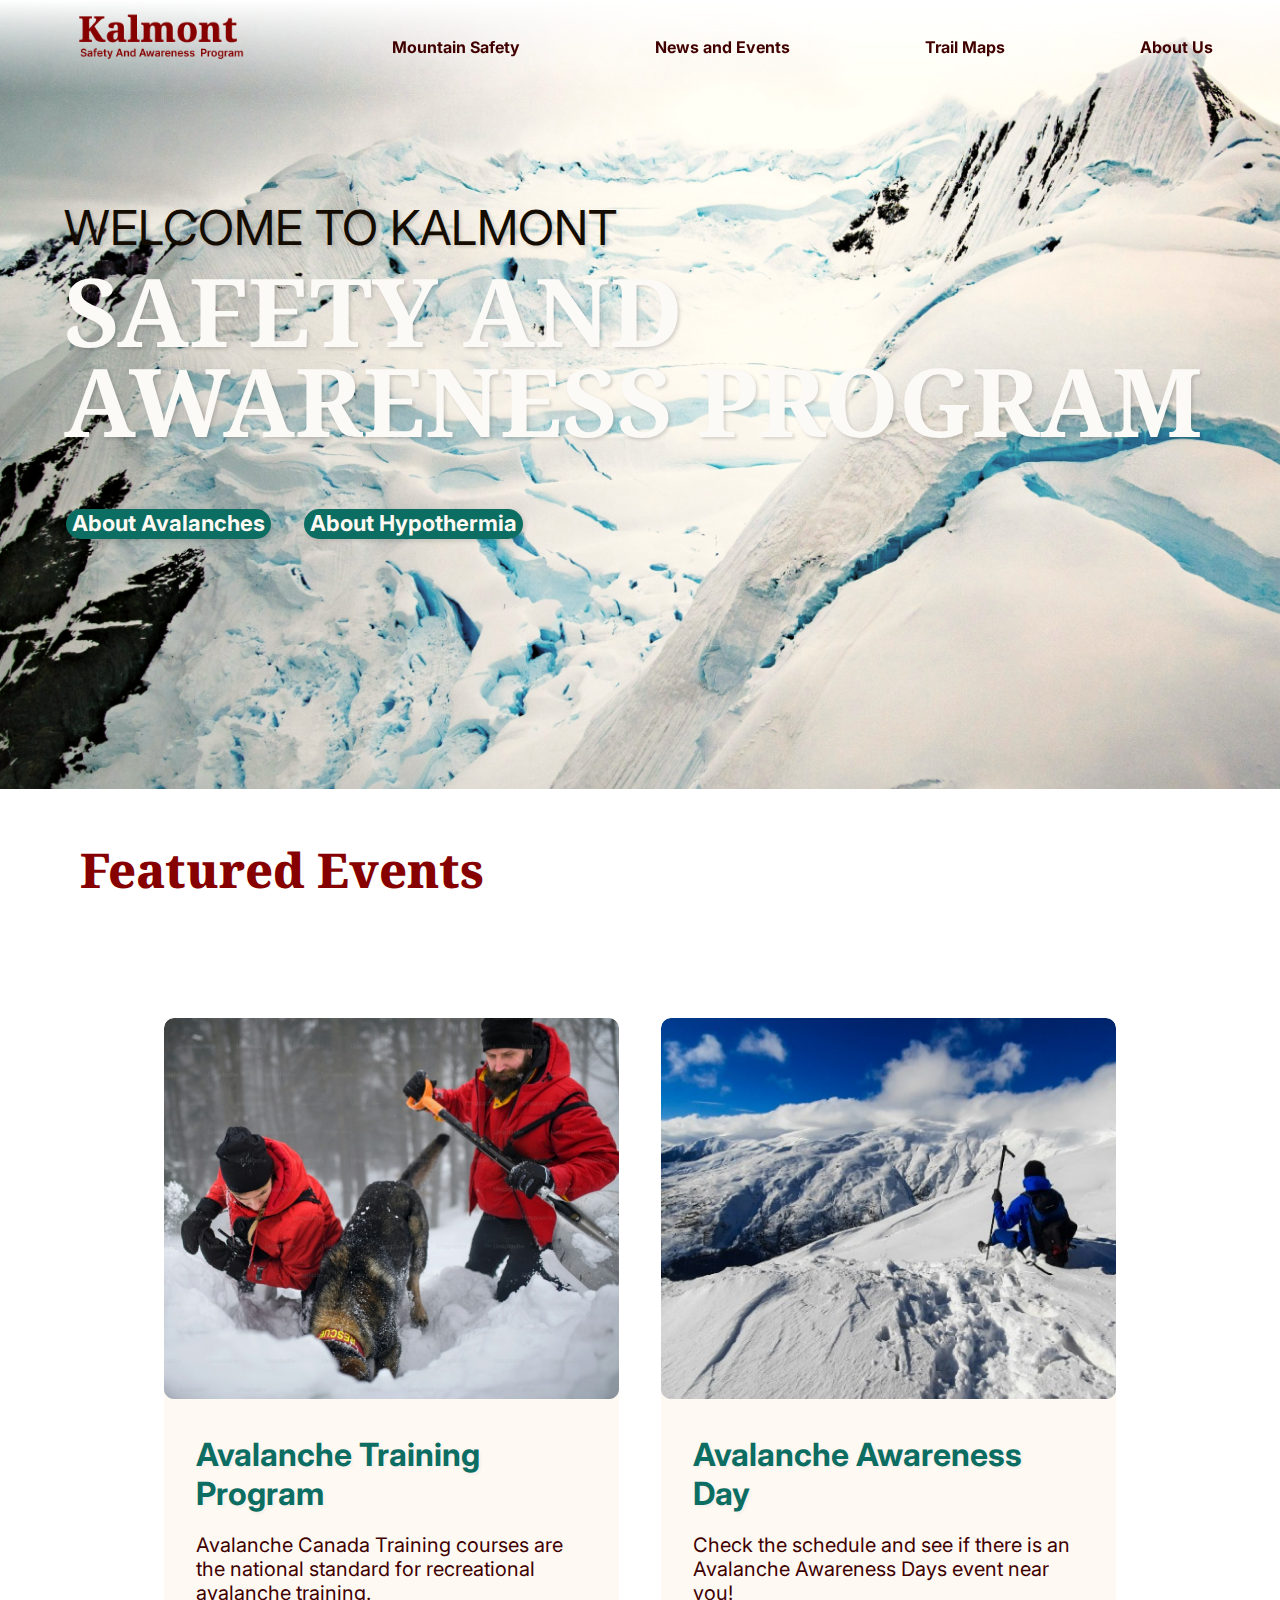
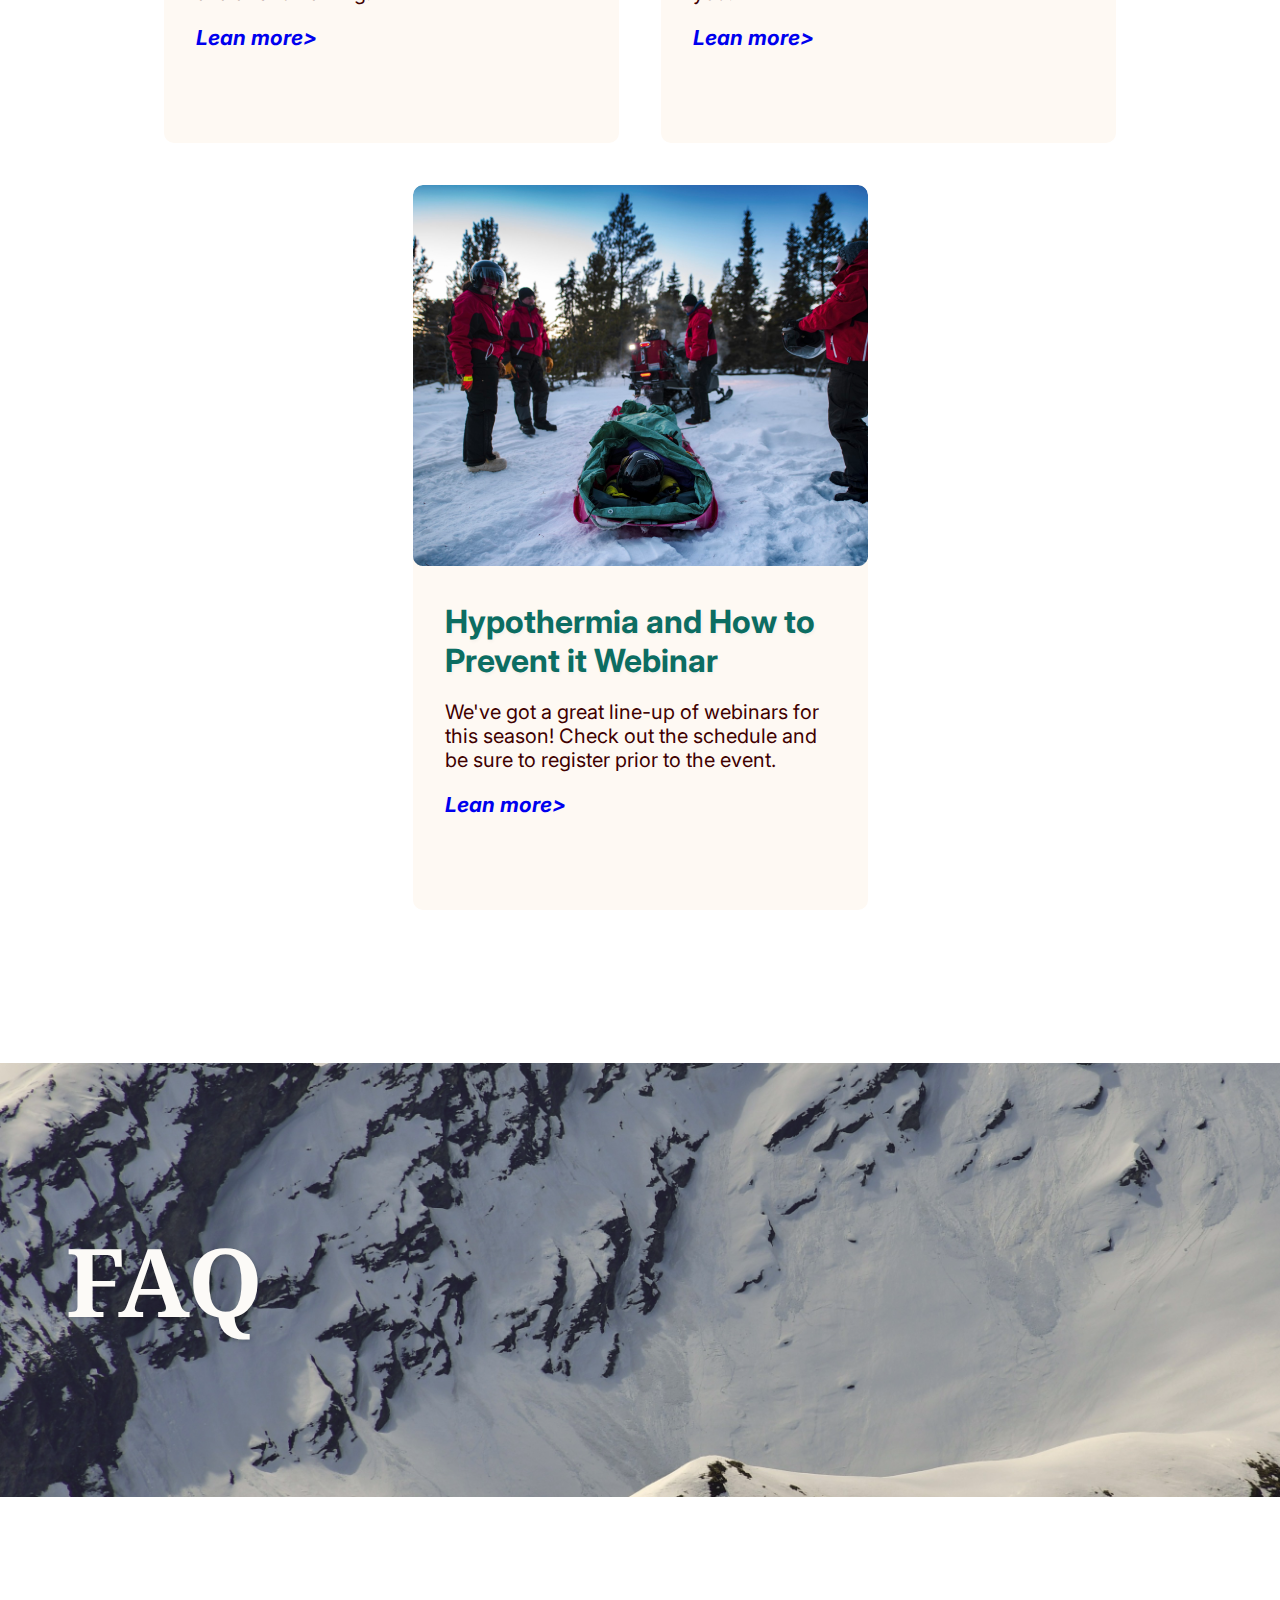
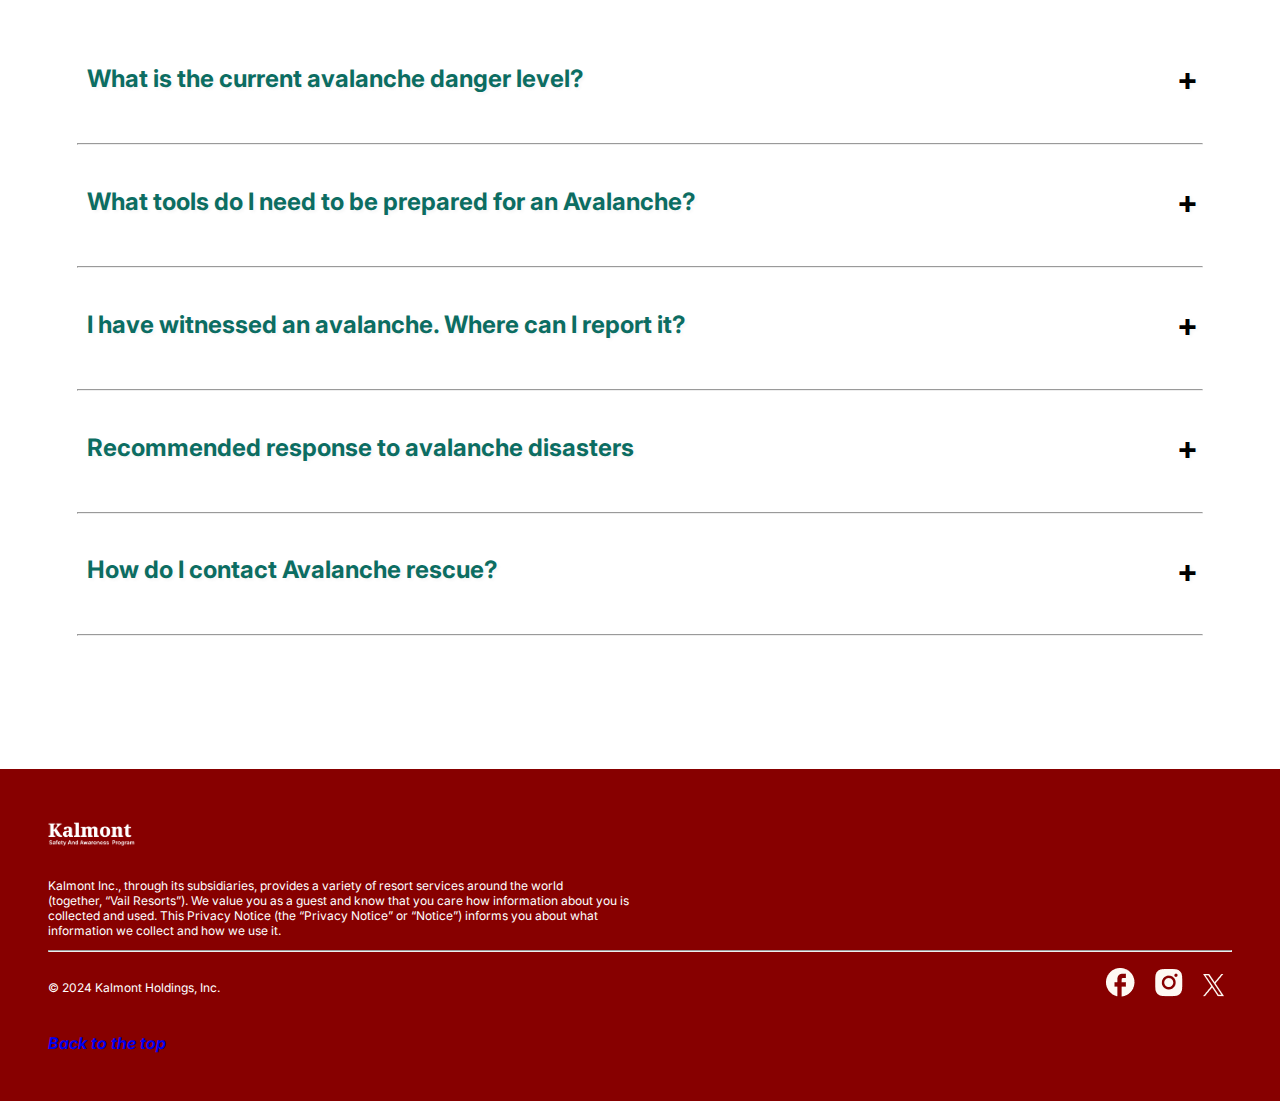
==== index.html @ 4d6b753f "Update index.html" ====
<!doctype html>

<html lang="en">
<head>
	<meta charset="utf-8">
	<title>Kalmont Mountain Rescue</title>
	<link rel="stylesheet" href="css/style.css">
	
	<link rel="preconnect" href="https://fonts.googleapis.com">
	<link rel="preconnect" href="https://fonts.gstatic.com" crossorigin>
	<link href="https://fonts.googleapis.com/css2?family=Inter:wght@100..900&display=swap" rel="stylesheet">
	
	<!-- google fonts inter-->
	<link rel="preconnect" href="https://fonts.googleapis.com">
	<link rel="preconnect" href="https://fonts.gstatic.com" crossorigin>
	<link
	href="https://fonts.googleapis.com/css2?family=Inter:wght@100..900&display=swap"
	rel="stylesheet">
	
	<!-- google fonts Noto Serif-->
	<link rel="preconnect" href="https://fonts.googleapis.com">
	<link rel="preconnect" href="https://fonts.gstatic.com" crossorigin>
	<link
	href="https://fonts.googleapis.com/css2?family=Inter:wght@100..900&family=Noto+Serif:ital,wght@0,100..900;1,100..900&display=swap"
	rel="stylesheet">
	
</head> <!-- end of head. Head is the brain of the website. Body is what we see. Source:James-->

<body>
	
	<nav class="navbar">
		<a href="index.html"><img class="logo" src="img/logo.png" alt="Websitelogo" width="189" height="66"></a>
		<a href="mountain-safety.html">Mountain Safety</a>
		<a href="news_events.html">News and Events</a>
		<a href="trail-map.html">Trail Maps </a>
		<a href="about-us.html">About Us </a>
	</nav> <!-- end of navigation -->
	
	
	<div class="hero">
		
		<h3 class="About-3">WELCOME TO KALMONT</h3>
		<h1>SAFETY AND AWARENESS PROGRAM</h1>
		
		<div class="Bttn">
			
			<button class="button" type="button" onclick= location.href="https://en.wikipedia.org/wiki/Avalanche">About Avalanches</button>
			<button class="button" type="button" onclick= location.href="https://en.wikipedia.org/wiki/Hypothermia">About Hypothermia</button>
			
			<!--source: https://www.youtube.com/watch?v=5kb_gvZJeoU&ab_channel=dcode -->

		</div>
	</div>
	
	
	
	
	
	<section class="events">
		<h2>Featured Events</h2>
		
		<div class="card-container">
			
			
			<div class="card">
				
				<img src="img/Rectangle-4.png" alt="Ski rescue team digging in the snow with the help of a dog">
				<div class="card-content">
					<h4 class="content">Avalanche Training Program</h4>
					<p>Avalanche Canada Training courses are the national standard for recreational avalanche training.</p>
					<a href="https://en.wikipedia.org/wiki/Avalanche" class="btn">Lean more></a>
				</div>
				
			</div>
			
			<div class="card">
				
				<img src="img/Rectangle-5.png" alt="A skier on sittin at the top of a mountain looking out across the mountain range">
				<div class="card-content">
					<h4 class="content">Avalanche Awareness Day</h4>
					<p>Check the schedule and see if there is an Avalanche Awareness Days event near you!</p>
					<a href="https://en.wikipedia.org/wiki/Avalanche" class="btn">Lean more></a>
				</div>
				
			</div>
			
			<div class="card">
				
				<img src="img/Rectangle-6.png" alt="A mountain rescue team standing over a stretcher with a injured skier laying on it">
				<div class="card-content">
					<h4 class="content">Hypothermia and How to Prevent it Webinar</h4>
					<p>We've got a great line-up of webinars for this season! Check out the schedule and be sure to register prior to the event.</p>
					<a href="https://en.wikipedia.org/wiki/Hypothermia" class="btn">Lean more></a>
				</div>
				
			</div>	
			
		</div>	
					<!-- source: https://www.youtube.com/watch?v=qXRYMdvq_Dc&t=361s&ab_channel=CemEygiMedia -->
	</section>  
	
	
	
	
	
	<section class="Q&A">
		<div class="QandA">
			<h1 class="Q">FAQ</h1>
		</div>


		<div class="accordion-body">
			<div class="accordion">
				
				<div class="container"> 
					<h4 class="questions">What is the current avalanche danger level?</h4>
					<p class="answers">
						<a href="https://www.theweathernetwork.com/ca/weather/british-columbia/vancouver">Weather Report</a> to check current avalanche danger and forecast for the next day.
						<a href="https://avalanche.ca/glossary/terms/avalanche-danger-scale">Explanation of avalanche danger levels:</a> Implications and recommendations for transportation routes and settlements, and advice and recommendations for those engaging in backcountry and other off-piste activities.
					</p>
				</div>
				<hr>	
				
				
				<div class="container">
					<h4 class="questions">What tools do I need to be prepared for an Avalanche?</h4>
					<p class="answers"> To be prepared for an avalanche, you'll need essential tools including an avalanche transceiver (also known as a beacon) to locate buried victims, a probe for pinpointing their exact location under the snow, and a sturdy shovel for rapid excavation. Additionally, having knowledge of avalanche safety protocols, including recognizing avalanche terrain, understanding snowpack stability, and practicing effective rescue techniques, is crucial. It's also advisable to carry avalanche airbags for added protection and to mitigate burial depth in case of an avalanche. Regular training and practice with these tools and techniques are essential for staying safe in avalanche-prone areas. Additionally, always check local avalanche forecasts and weather conditions before venturing into the backcountry.
					</p>
				</div>	
				<hr>
				
				
				
				<div class="container">
					<h4 class="questions">I have witnessed an avalanche. Where can I report it?</h4>
					<p class="answers"> If you have witnessed an avalanche, it's crucial to report it to the relevant authorities immediately. Contact your local emergency services or search and rescue team, providing them with as much detail as possible about the location, size, and any potential victims involved. Additionally, if you're in a recreational area, inform park rangers or officials responsible for that area. Quick reporting can expedite rescue efforts and help prevent further accidents or injuries.
					</p>
				</div>	
				<hr>	
				
				
				
				<div class="container">
					<h4 class="questions">Recommended response to avalanche disasters</h4>
					<p class="answers"> In response to avalanche disasters, swift and coordinated actions are imperative to minimize casualties and mitigate further harm. Immediate priorities include deploying search and rescue teams equipped with specialized training and equipment to locate and extract victims trapped under snow. Concurrently, communication channels should be activated to warn and evacuate individuals in vulnerable areas while also providing timely updates to the public and coordinating with relevant authorities. Additionally, post-disaster measures should focus on conducting thorough assessments of the affected region to ensure the safety of remaining individuals and to initiate recovery efforts, including infrastructure repair and psychological support for survivors and affected communities. Collaborative efforts between government agencies, emergency responders, and local communities are essential for an effective response to avalanche disasters.
					</p>	
				</div>
				<hr>
				
				
				<div class="container">	
					<h4 class="questions">How do I contact Avalanche rescue?</h4>
					<p class="answers"> To contact Avalanche rescue, dial the emergency services number (911). Provide your location with coordinates if possible, the number of people involved, and any other relevant information such as injuries or equipment you have. If you're in a remote area without cellular service, activating a personal locator beacon (PLB) or satellite messenger device can also alert authorities to your situation and location. It's crucial to remain calm, conserve energy, and create air pockets if buried while awaiting rescue.
					</p>
				</div>	
				<hr>
				
			</div>
		</div>
		
	</section>
	
	
	<footer>
		<img class="logo" src="img/logo_footer.png" alt="Websitelogo" width="87" height="30" />
		<p class="footer-text">
		  Kalmont Inc., through its subsidiaries, provides a variety of resort
		  services around the world (together, “Vail Resorts”). We value you as a
		  guest and know that you care how information about you is collected and
		  used. This Privacy Notice (the “Privacy Notice” or “Notice”) informs you
		  about what information we collect and how we use it.
		</p>
		<hr>
		<div class="socialmedia">
		  <p class="footer-text"> © 2024 Kalmont Holdings, Inc.</p>
		  
		  <div class="social-media-logos">
			<a class="logos" href="https://www.facebook.com/avalanchecanada/"><img src="img/facebook.png" alt="Facebook Logo" width="29" height="29"/></a>
			<a class="logos" href="https://www.instagram.com/avalanchecanada/"><img src="img/instagram.png" alt="Instagram Logo" width="28" height="28"/></a>
			<a class="logos" href="https://twitter.com/avalancheca"><img src="img/x.png" alt="X Logo" width="21" height="23"/></a>
		  </div>
		</div>
		<a href="#top">Back to the top </a>
	  </footer>  <!-- end of #footer -->

	<script src="js/accordion.js" type="text/JavaScript"></script> <!-- java script from accordion. Learned in class -->
</body>
</html>
---- css/style.css ----
*{
	box-sizing: border-box; /* border-box tells the browser to account for any border and padding in the values you specify for an element's width and height. 
	If you set an element's width to 100 pixels, that 100 pixels will include any border or padding you added, and the content box will shrink to absorb that extra width. 
	https://developer.mozilla.org/en-US/docs/Web/API/ResizeObserverEntry/borderBoxSize */
}

/* ---- PARAGRAPH AND TITLES STYLES ---- */ 
body {
	margin: 0;
	background-color:#fff;
	box-sizing: border-box;
	font-family: "Inter", sans-serif;
	font-style: normal;
}

img{ 
	height:auto;
	max-width:100%;
	margin-bottom: 1rem;
}

.hero {
	background-color: #fff;
	background-image: url("..//img/background.png") ;
	padding-top: 9.375rem;
	padding-bottom: 15.625rem;
	background-size: cover;
}

p {
	font-size: 1.25rem;
	color: #400000;
}

a{
	text-decoration: none;
	text-decoration-color: #0BAA98;
	font-style: italic;
	font-weight: bold;
}

h5 {
	color: #870000;
	font-family: Inter, sans-serif;
	font-size: 1.5rem;
	font-style: normal;
	font-weight: bolder;
	line-height: normal;
	margin-bottom: 0;
	margin-right: 1.5rem;
	text-align: center;
}

h4 {
	color: #0C6D62;
	text-shadow: 0.111rem 0.111rem 0.221rem rgba(0, 0, 0, 0.042);
	font-family: Inter, sans-serif;
	font-size: 2rem;
	font-style: normal;
	font-weight: bolder;
	line-height: normal;
	margin-bottom: 0;
}

h3 {
	color: #140B01;
	text-shadow: 0.111rem 0.111rem 0.221rem rgba(0, 0, 0, 0.15);
	font-family: Inter, sans-serif;
	font-size: 3rem;
	font-style: normal;
	font-weight: 400;
	line-height: normal;
	margin-left: 4rem;
	margin-bottom: 0.5rem;
}

h2 {
	color: #870000;
	font-family: "Noto Serif";
	font-size: 3rem;
	font-style: normal;
	font-weight: 800;
	line-height: normal;
	margin-left: 2rem;
}

h1 {
	color: #FCFAF7;
	text-shadow: 0.111rem 0.111rem 0.221rem rgba(0, 0, 0, 0.15);
	font-family: "Noto Serif";
	font-size: 5.938rem;
	font-style: normal;
	font-weight: 700;
	line-height: 95%; 
	margin-left: 4rem;
	margin-top: 0.5rem;
	}

/* --------- HEADER --------- */ 

.Logo {
	float: left;
	width: 12.76rem;
	height: 3.425rem;
	flex-shrink: 0;
	margin-left: 4rem;
	margin-top: 40;
}

.navbar {
	display: flex;
	align-items: center;
	width: 100%;
	position: fixed;
	background-image: linear-gradient(white, transparent);
	margin: 0 auto;
	z-index: 100;
}



.navbar li{
	padding-top: 0.75rem;
	display: inline-block;
	margin-left: 4rem;
}

.navbar a {
	display: inline-block;
	color: #400000;
	font-family: Inter;
	font-size: 1rem;
	font-style: normal;
	font-weight: 700;
	line-height: normal;
	text-decoration: none;
	padding: 0.25em 0.45em;
	margin: 0;
	flex-grow: 1;
	flex-shrink: 1;
	flex-basis: auto;
	text-align: center;
}

.navbar a:hover {
	color: #0c6d62;
}



/* ---------BUTTONS --------- */ 

.Bttn {
	padding-left: 4.125rem;
}

.button-news{
	background-color: #0C6D62;
	border-radius: 0.25rem;
	padding: 1rem;
	color: #f2ede7;
	margin-top: 3rem;
	font-size: 1rem;
}

.button-maps{
	background-color: #0C6D62;
	border-radius: 0.25rem;
	padding: 1rem;
	color: #f2ede7;
	font-size: 1rem;
}

.button {
	color: #FEF9F3;
	background-color: #0c6d62;
	font-family: Inter, sans-serif;
	font-size: 1.375rem;
	font-style: normal;
	font-weight: 700;
	line-height: 125%; /* 27.5px */
	padding: 0.688rem 1.875;
	border-radius: 1.188rem;
	border: none;
	box-shadow: 0.125rem 0.125rem 0.25rem 0 rgba(0, 0, 0, 0.15);
	margin-right: 1.8rem;
}

.button:hover {
	background-color: #0BAA98;
}


/* --------- Featured Events, Cards on Hero --------- */ 

.card-container{
	display: flex;
	flex-direction: row;
	justify-content: center; 
	flex-wrap: wrap;
	margin-top: 6rem;
}

.card {
	
	height: 45.313rem;
	width: 28.438rem;
	background-color: #FEF9F3;
	border-radius: 0.625rem;
	overflow: hidden;
	margin: 1.3rem;
}

.card-content {
	display: flex;
	flex-direction: column;
	margin: 2rem;
	margin-top: 1rem;
}

.btn {
	font-size: 1.3rem;
}

.content {
	color: #0C6D62;
	margin: 0;
}

.events{
	margin: 3rem;
}

/* --------- Q&A --------- */ 


.Q {
	color: #FCFAF7;
	text-shadow: 0.125rem 0.125rem 0.25rem rgba(0, 0, 0, 0.15);
	font-family: "Noto Serif";
	font-size: 5.938rem;
	font-style: normal;
	font-weight: 700;
	line-height: 95%; 
	margin: 0;
}

.QandA {
	margin-top: 8.25rem;
	padding-top: 10.75rem;
	padding-bottom: 10.75rem;
	padding-left: 4.125rem;
	background-image: url("..//img/Rectangle-27.png");
	background-size: cover;
}


/* --------- ACCOR
.text-container {
	display: flex;
	flex-direction: column;
	justify-content: center;
	align-items: center;
	margin: 6rem;
}
.Answers {
	font-size: 1.375rem;
}

.Questions {
	margin: 0;
} 

T US --------- */ 




/* ------- ABOUT US --------- */ 

.About-Hero {
	background-color: #fff;
	background-image: url("../img/Rectangle-29.png");
	padding-top: 35.563rem;
	padding-bottom: 3.125rem;
	background-size: cover;
}

.About-Container {
	display: flex;
	flex-direction: column;
	margin: 6rem;
}

.text {
	display: flex;
	justify-content: center;
}

.About-p {
	color: #140B01;
	font-family: Inter;
	font-size: 1.5rem;
	font-style: normal;
	font-weight: 500;
	line-height: 140%;
}

/* ------------  NEWS AND EVENTS ------------  */  

.news-hero {
	display: flex;
	flex-direction: row;
	min-height: 80vh;
	background-repeat: no-repeat;
	background-size: cover;
	background-position: bottom left;
	align-items: flex-end;
	background-image: url(../img/news-and-events.jpg);
} /* ---- Learned with James ---- */

.upcoming-events{
	display: flex;
	margin: 4rem;
	flex-wrap: wrap;
}

.main-upcoming-events{
	display: flex;
	background-color:#F9F8F6;
	padding: 4rem;
}

.main-event-card{
	display: flex;
	flex-direction: row;
	justify-content: center; 
	background-color: #FEF9F3;
	border-radius: 1rem;
	padding: 2rem;
	margin-top: 2rem;
}
.main-event-card-content{
	flex-direction: column;	
	padding: 3rem;
}
.secondary-events{
	display: flex;
	flex-wrap: wrap;
	flex-direction: row;
	margin: 3rem;
	justify-content: center;
	margin-top: 6.25rem ;
}

.secondary-event-card{
	display: flex;
	flex-direction: column;
	background-color: #FEF9F3;
	border-radius: 1rem;
	padding: 2rem;
	margin: 1rem;
	flex-wrap: wrap;
	max-width:25rem;
}

.news{ 
	display: flex;
	flex-direction: column;
	background-image: url(../img/news-background.jpg); 
	background-repeat: no-repeat;
	background-size: cover;
	padding: 2rem;
}

/* .news-title{
	
} */

.news-card-container{
	display: flex;
	flex-direction: row;
	flex-wrap: wrap;
	justify-content: center;
}

.news-card{
	display: flex;
    flex-direction: row;
    justify-content: flex-start; 
    background-color: #FEF9F3;
    border-radius: 1rem;
    padding: 2rem;
    margin: 1rem;
	flex-wrap: wrap;
	max-width:25rem;
}

/* ---------- MOUNTAIN SAFETY --------- */ 

.mountain-safety-hero {
	display: flex;
	flex-direction: row;
	min-height: 80vh;
	background-repeat: no-repeat;
	background-size: cover;
	background-position: bottom left;
	align-items: flex-end;
	background-image: url(../img/mountain-safety-banner.jpg);
} /* ---- Learned with James ---- */

.mountain-hero-text {
	color: white;
	width: 60%;
	margin-left: 2rem;
	min-width: 6rem;
}

.mountain-safety-intro {
	display: flex;
	flex-direction: row;
	align-items: center;
	padding: 3rem 6rem;
	justify-content: space-between;
	min-height: 20rem;
}

.paragraph-style-1 {
	color: #0c6d62;
	padding: 1rem;
	width: 45%;
} 

.avalanche-safety {
	background-color: #f2ede7;
	padding: 3rem;
	min-height: 100vh;
	display: flex;
	flex-direction: row;
	align-items: center;
}

.image-width-text-overlap {
	width: 50%;
	height: 100vh;
	background-image: url(../img/avalanche-safety.png);
	background-repeat: no-repeat;
	background-position: center center;
} /* ---- Learned with James ---- */

.text-overlap {
	width: 50%;
	display: flex;
	justify-content: flex-start;
	flex-direction: column;
	justify-content: center;
	background: rgb(255, 255, 255);
	padding: 2rem;
	margin-left: -15rem;
	min-height: 23rem;
}

.avalanche-content {
	color: #0c6d62;
	margin-left: 2rem;
}

.risk-levels {
	background-image: url(../img/risk-levels.jpg);
	background-size: cover;
	padding: 2rem;
	min-height: 80vh;
} 

.Hypothermia {
	background-color: #400000;
	padding: 4rem;
}

.text-hypothermia{
	color: white;
	margin-left: 2rem;
}

strong {
	color: #0c6d62;
}

.risk-levels-content {
	display: flex;
	flex-direction: row;
	justify-content: space-evenly;
	padding: 1rem;
	margin: 1rem;
}

.risk-levels-card {
	display: flex;
	flex-direction: column;
	align-items:flex-start;
	justify-content: center;
	margin: 1rem;
	background-color: #f2ede7b1;
	padding: 1rem;
	border-radius: 0.25rem;
	width: 100%;
	min-height: 40vh;
}


/* ----- TRAIL MAPS ----- */  

.maps-hero {
	display: flex;
	flex-direction: row;
	min-height: 80vh;
	background-repeat: no-repeat;
	background-size: cover;
	background-position: bottom left;
	align-items: flex-end;
	background-image: url(../img/trailmap-banner.jpg);
} /* ---- Learned with James ---- */

.trail-map{
	display: flex;
	flex-direction: column;
	align-items: center;
	background-color: #F2EDE7;
	padding: 2rem;
}

.maps-intro{
	padding: 3rem;
	margin: 3rem;
	color: #0C6D62;
	
}

.paragraph-style-2 {
	color: #0c6d62;
	padding: 1rem;
	width: 100%;
}


/* ---------- FOOTER ---------- */ 

footer {
	background-color: #870000;
	margin-top: 0;
	padding: 3rem;
  }
  
  footer p {
	font-size: 0.75rem;
	color: white;
	width: 50%;
}

.socialmedia {
	display: flex;
	justify-content: space-between;
	flex-direction: row;
	margin-top: 1rem;
	margin-bottom: 1rem;
}

.logos{
	margin:0.5rem;
}


/* ---- WORKING ACCORDION----- */ 
/* ---- Based on exmaple learned in class ---- */

.accordion-body{
	max-width: 90rem;
	margin: 3rem auto;
	color: #400000;
	background-color: white;
	padding:2rem;
}

.accordion{
	max-width: 90rem;
	color: black;
	background-color: white;
	padding:2.8rem;
}

.accordion .container{
	position: relative;
	margin: 0.625rem;
}

.accordion .questions{
	position: relative;
	padding: 0.625rem 0;
	font-size: 1.5rem;
	cursor:pointer;
}

.accordion .questions::before{
	content:'+';
	color: black;
	position: absolute;
	top: 50%;
	right:-0.313rem;
	font-size: 2rem;
	transform: translateY(-50%);
}

.accordion .answers{
	height: 0;
	overflow: hidden;
	
	text-align: justify;
	width: 90%;
	transition: height 1s;
}

.active .answers{
	height: auto;
}

.accordion .container.active .label::before{
	content:'-';
	font-size: 2rem;
}

/* ---------------- MEDIA QUERIES ----------------- */ 

@media (max-width:49em){
	.secondary-events{
		flex-direction: column;
	}

	.news-card{
		flex-direction: column;
	}

	.main-event-card{
		flex-direction: column;
	}

	h1{
		font-size: 4rem;
	}

	.maps-hero{
		min-height: 60vw;
	}

	.news-hero{
		min-height: 60vw;
	}

	.mountain-safety-hero{
		min-height: 60vw;
	}

	.mountain-safety-intro {
		flex-direction: column;
	}

	.paragraph-style-1 {
		width: 100%;
	} 

	.risk-levels-content {
		flex-direction: column;
	}

	.image-width-text-overlap {
		width: 100%;
		background-repeat: no-repeat;
		background-position: top;
	} /* ---- Learned with James ---- */
	
	.text-overlap {
		width: 100%;
		margin-left: 0;
	}

	.avalanche-safety {
		flex-direction: column;
	}

	.button-maps{
		padding: 0.5rem;
		font-size: 0.8rem;
	}

}

@media (max-width: 31.25rem){

	.hero-text{
		width:auto;
		margin-left:0;
	}
}
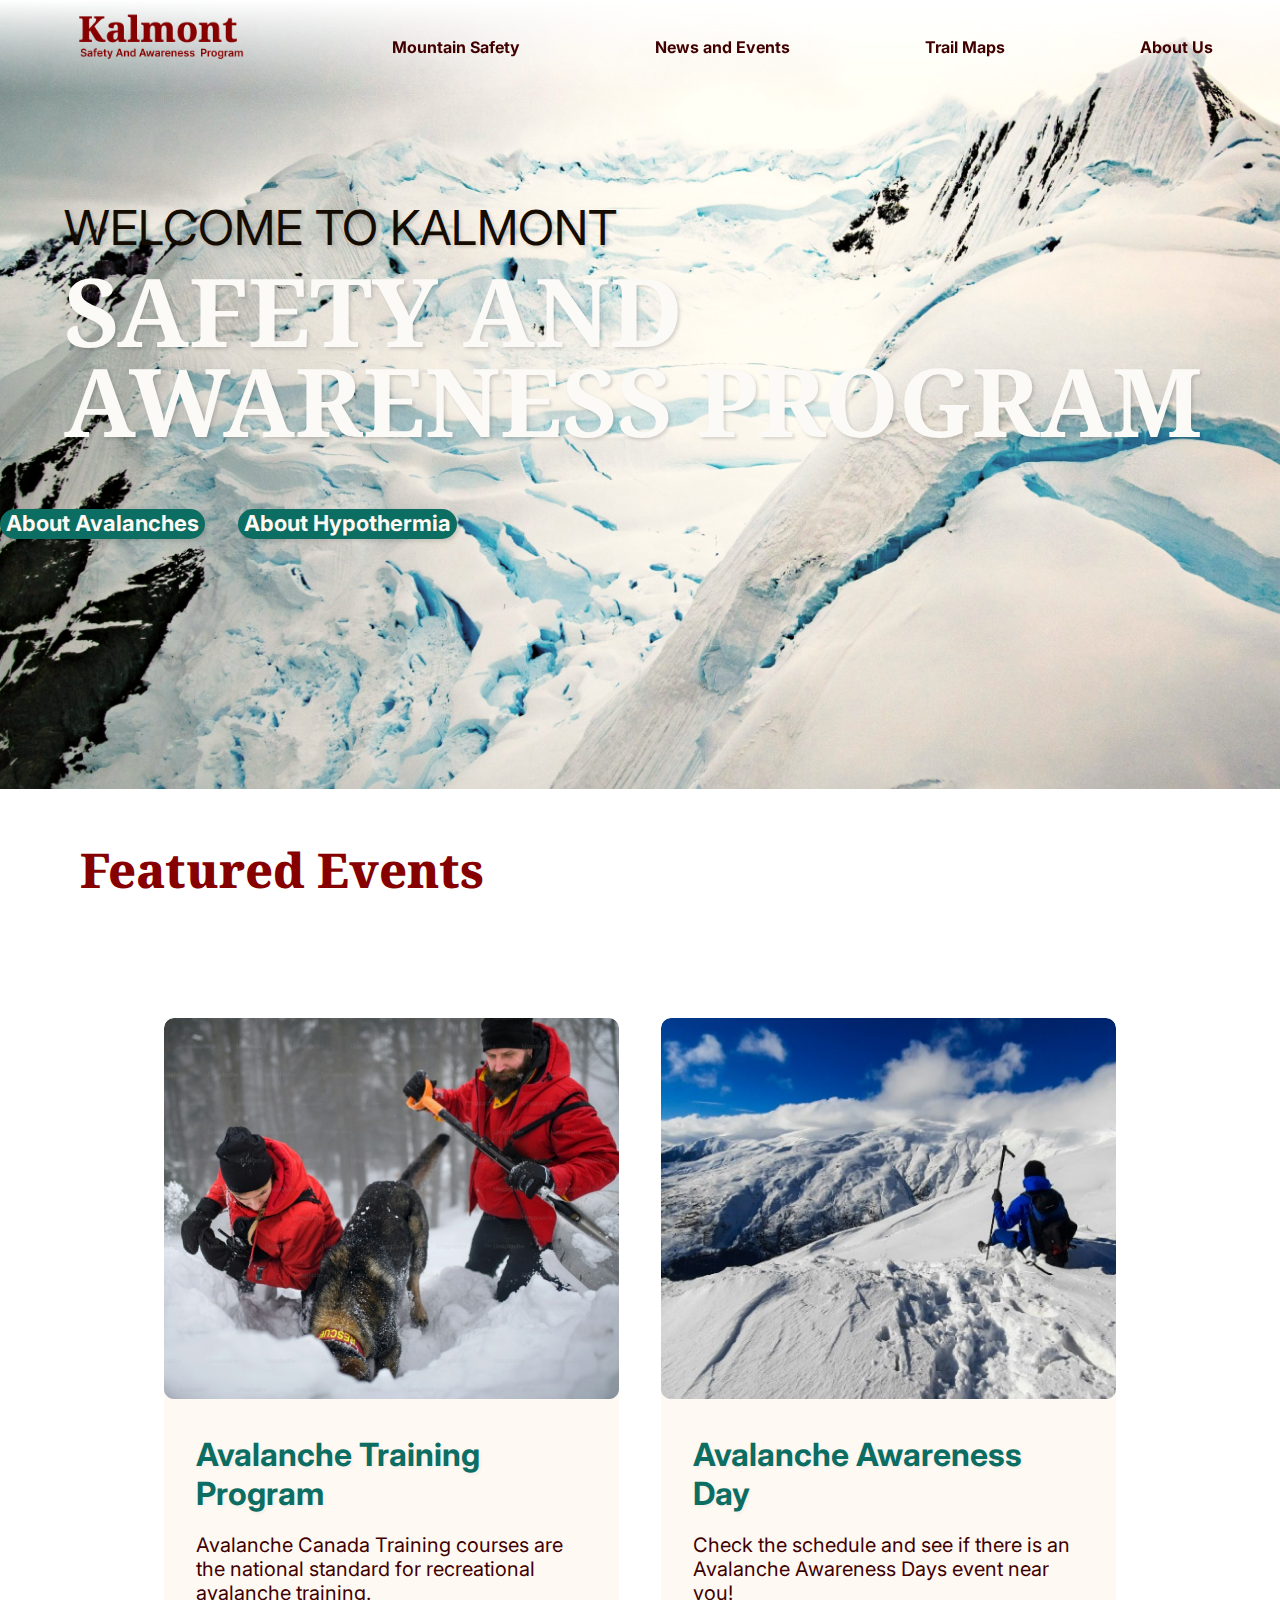
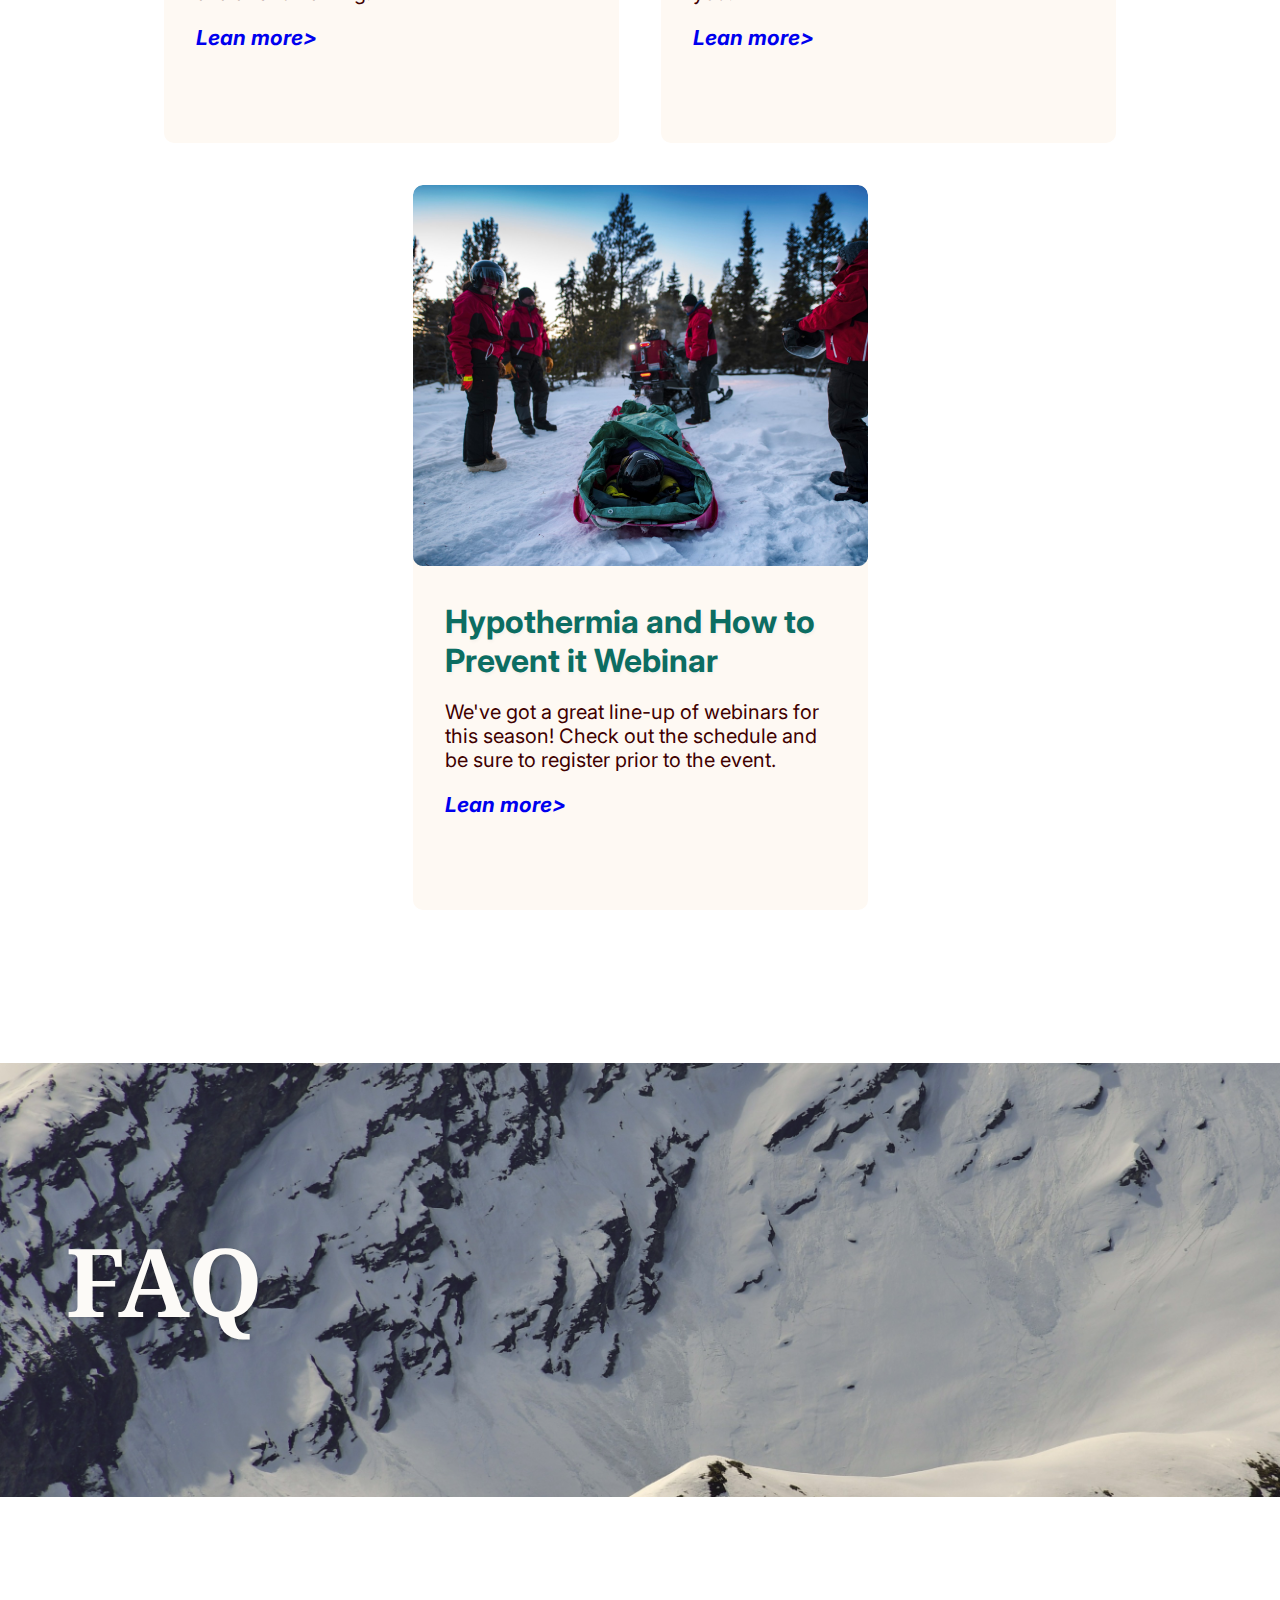
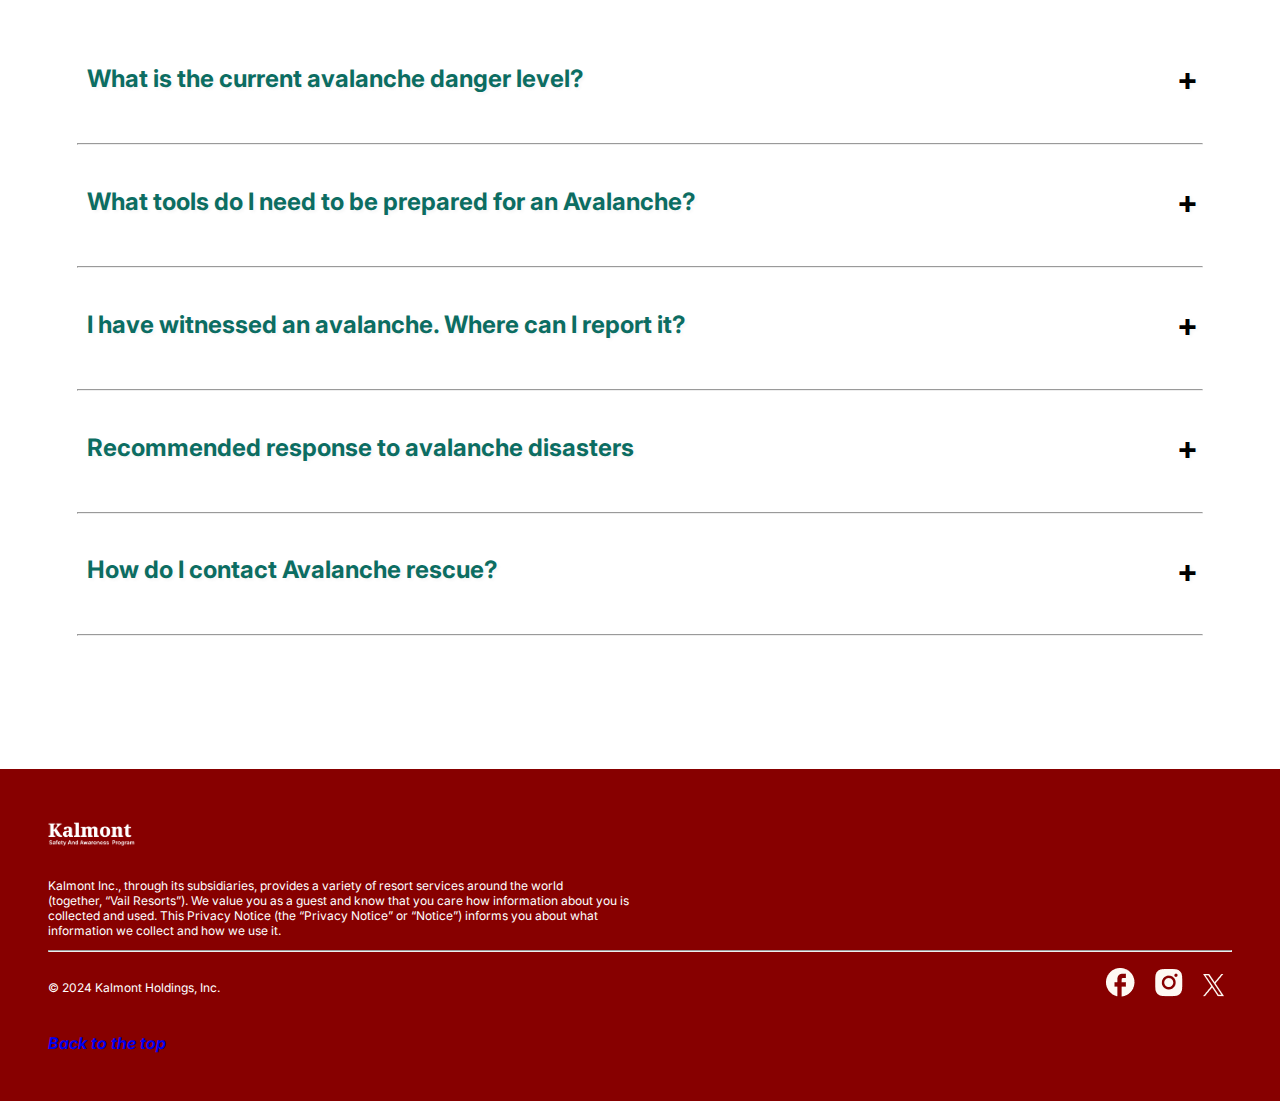
==== commit 03183dfd: "Update index.html" ====
--- a/index.html
+++ b/index.html
@@ -42,7 +42,7 @@
 		<h3 class="About-3">WELCOME TO KALMONT</h3>
 		<h1>SAFETY AND AWARENESS PROGRAM</h1>
 		
-		<div class="Bttn">
+		<div class="bttn">
 			
 			<button class="button" type="button" onclick= location.href="https://en.wikipedia.org/wiki/Avalanche">About Avalanches</button>
 			<button class="button" type="button" onclick= location.href="https://en.wikipedia.org/wiki/Hypothermia">About Hypothermia</button>
@@ -96,7 +96,7 @@
 			</div>	
 			
 		</div>	
-					<!-- source: https://www.youtube.com/watch?v=qXRYMdvq_Dc&t=361s&ab_channel=CemEygiMedia -->
+									<!-- source: https://www.youtube.com/watch?v=qXRYMdvq_Dc&t=361s&ab_channel=CemEygiMedia -->
 	</section>  
 	
 	
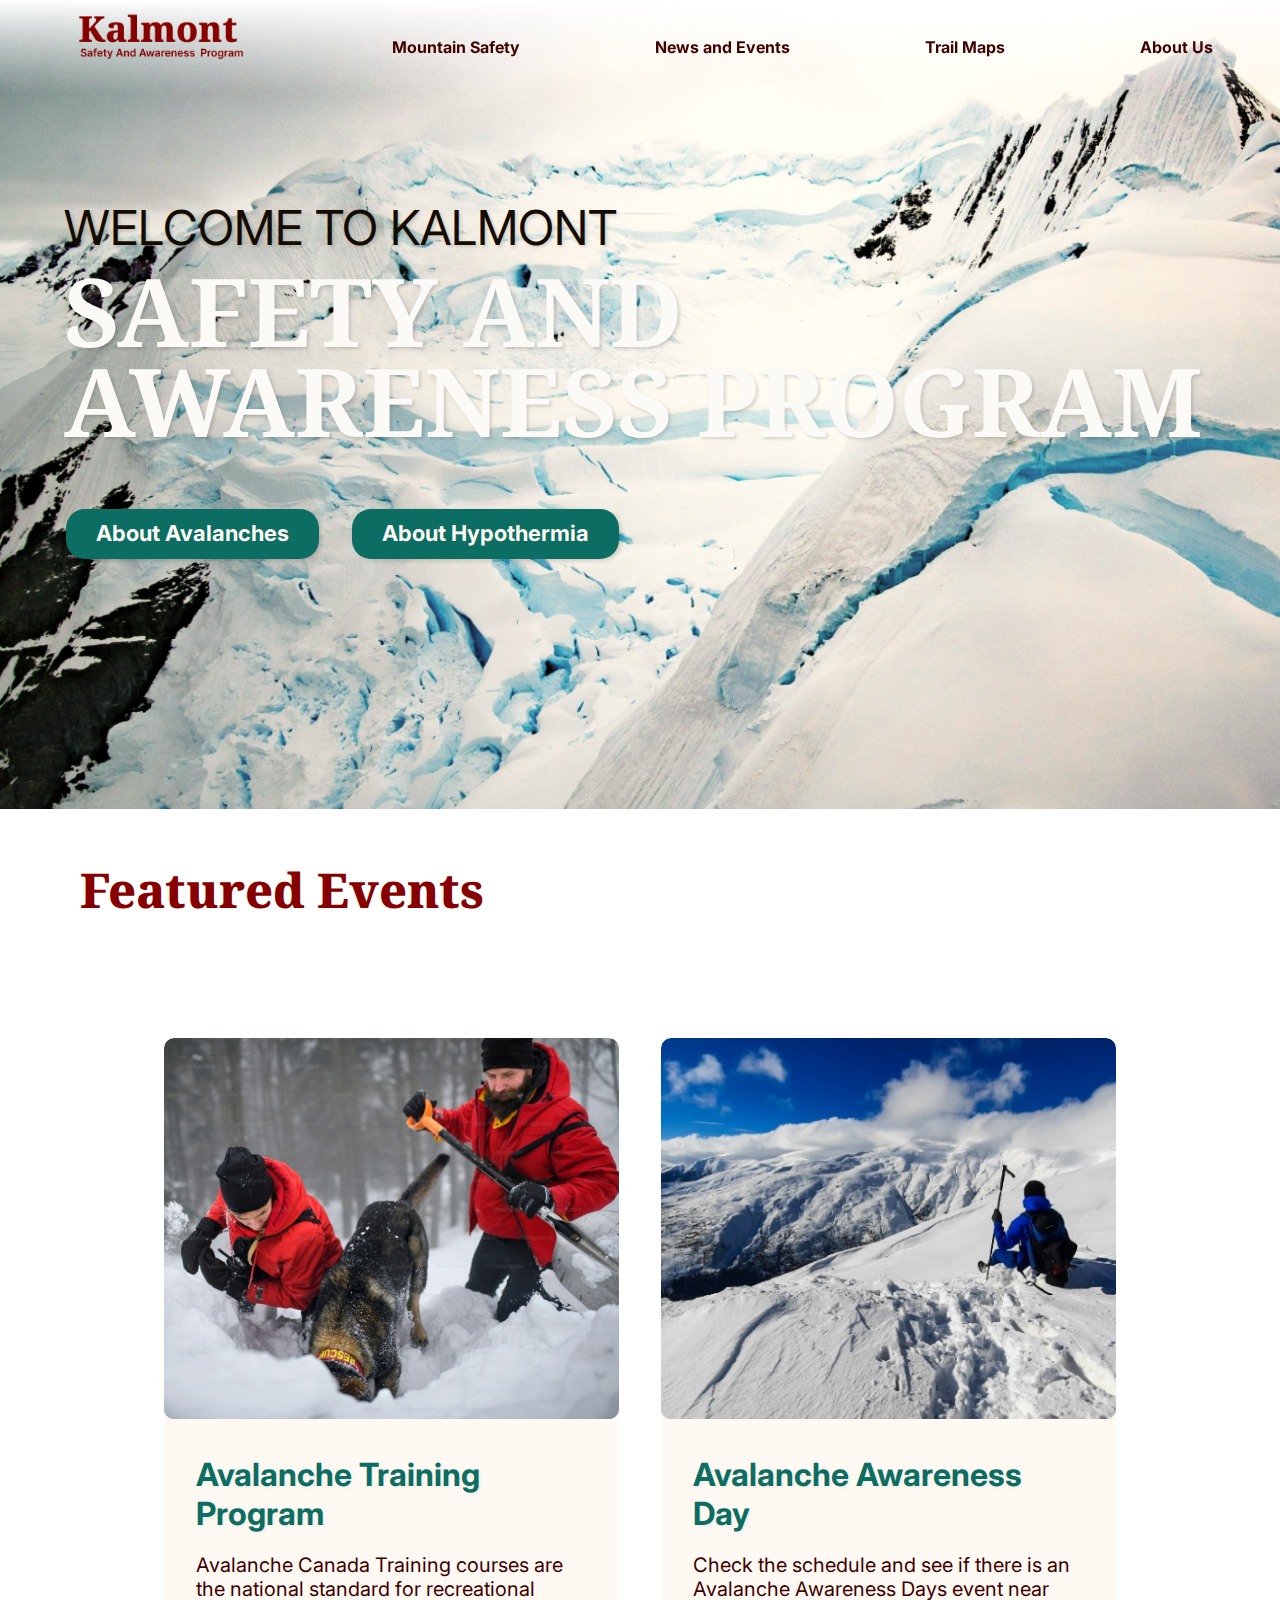
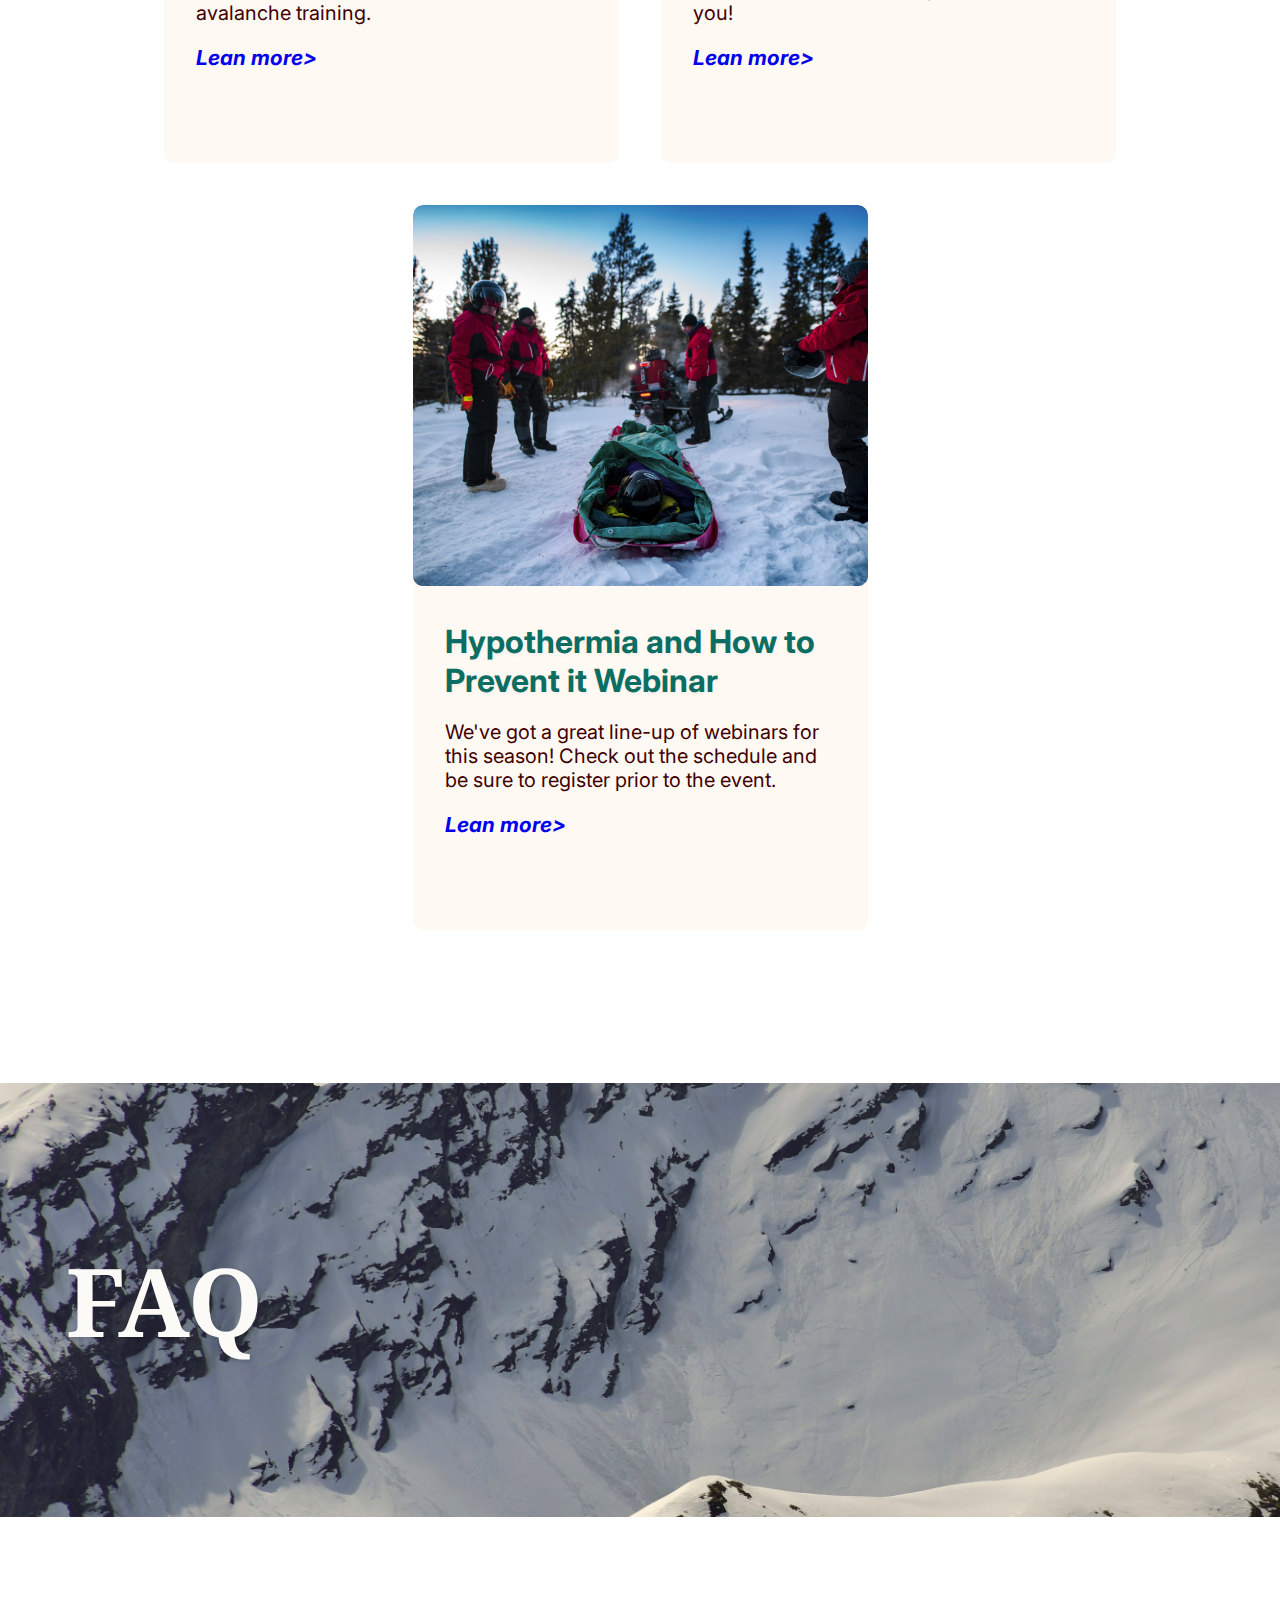
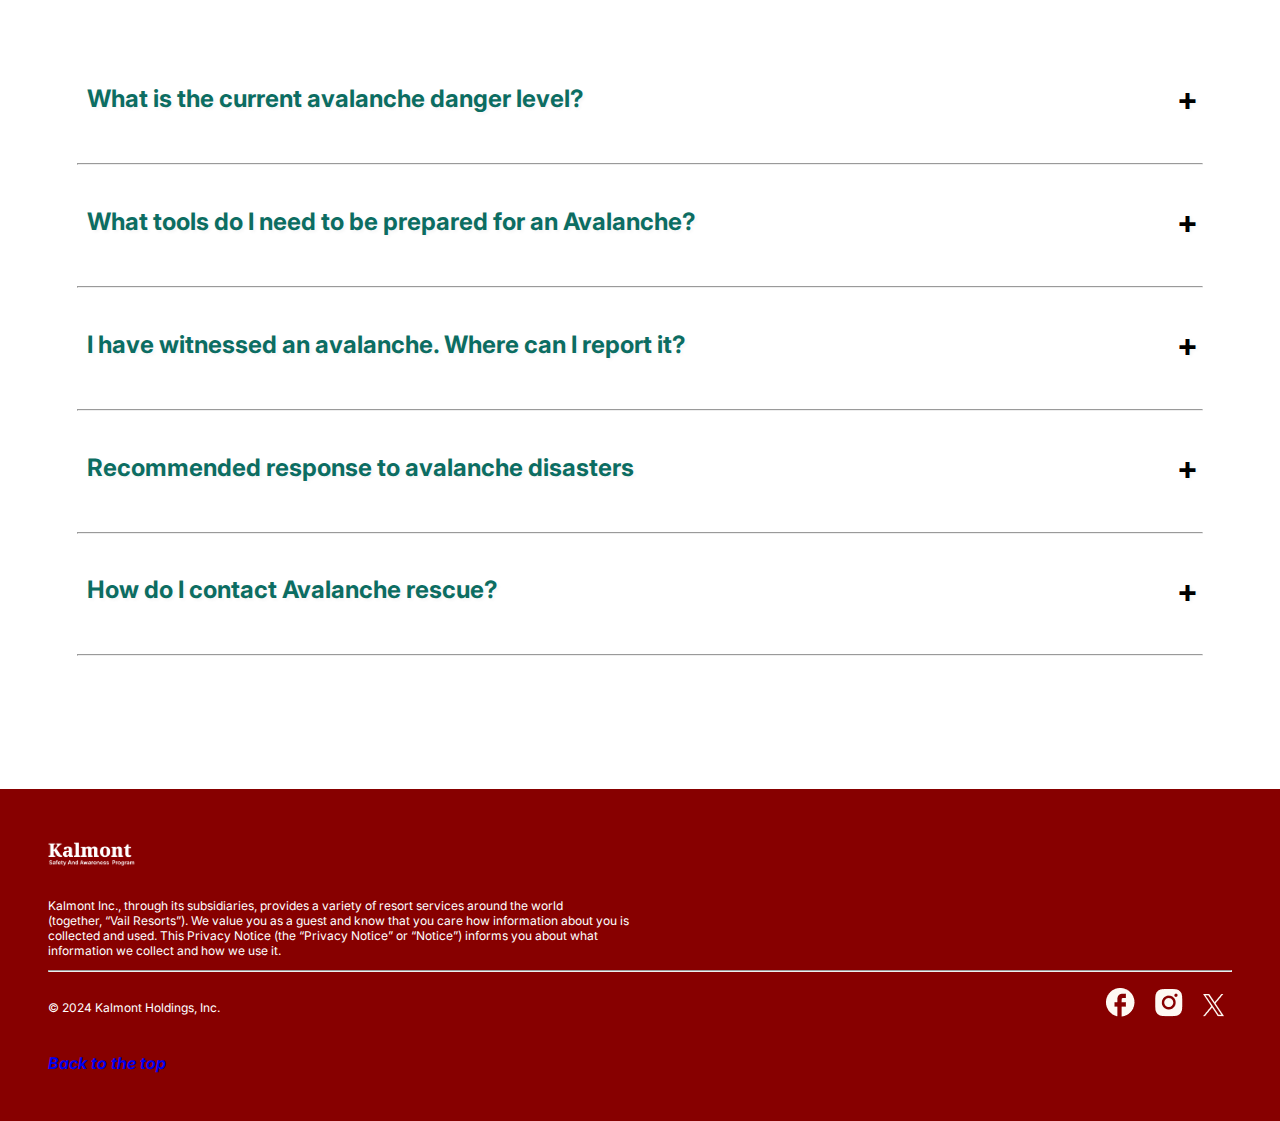
==== commit 23dd778f: "Update index.html" ====
--- a/index.html
+++ b/index.html
@@ -42,18 +42,15 @@
 		<h3 class="About-3">WELCOME TO KALMONT</h3>
 		<h1>SAFETY AND AWARENESS PROGRAM</h1>
 		
-		<div class="bttn">
+		<div class="Bttn">
 			
 			<button class="button" type="button" onclick= location.href="https://en.wikipedia.org/wiki/Avalanche">About Avalanches</button>
 			<button class="button" type="button" onclick= location.href="https://en.wikipedia.org/wiki/Hypothermia">About Hypothermia</button>
 			
 			<!--source: https://www.youtube.com/watch?v=5kb_gvZJeoU&ab_channel=dcode -->
-
+			
 		</div>
 	</div>
-	
-	
-	
 	
 	
 	<section class="events">
@@ -96,20 +93,16 @@
 			</div>	
 			
 		</div>	
-									<!-- source: https://www.youtube.com/watch?v=qXRYMdvq_Dc&t=361s&ab_channel=CemEygiMedia -->
+		<!-- source: https://www.youtube.com/watch?v=qXRYMdvq_Dc&t=361s&ab_channel=CemEygiMedia -->
 	</section>  
-	
-	
-	
-	
 	
 	<section class="Q&A">
 		<div class="QandA">
 			<h1 class="Q">FAQ</h1>
 		</div>
-
-
-		<div class="accordion-body">
+		
+		
+		<div class="accordion-body"> <!-- following the example learned in class -->
 			<div class="accordion">
 				
 				<div class="container"> 
@@ -158,31 +151,31 @@
 			</div>
 		</div>
 		
-	</section>
+	</section> <!-- End of accordion -->
 	
 	
 	<footer>
 		<img class="logo" src="img/logo_footer.png" alt="Websitelogo" width="87" height="30" />
 		<p class="footer-text">
-		  Kalmont Inc., through its subsidiaries, provides a variety of resort
-		  services around the world (together, “Vail Resorts”). We value you as a
-		  guest and know that you care how information about you is collected and
-		  used. This Privacy Notice (the “Privacy Notice” or “Notice”) informs you
-		  about what information we collect and how we use it.
+			Kalmont Inc., through its subsidiaries, provides a variety of resort
+			services around the world (together, “Vail Resorts”). We value you as a
+			guest and know that you care how information about you is collected and
+			used. This Privacy Notice (the “Privacy Notice” or “Notice”) informs you
+			about what information we collect and how we use it.
 		</p>
 		<hr>
 		<div class="socialmedia">
-		  <p class="footer-text"> © 2024 Kalmont Holdings, Inc.</p>
-		  
-		  <div class="social-media-logos">
-			<a class="logos" href="https://www.facebook.com/avalanchecanada/"><img src="img/facebook.png" alt="Facebook Logo" width="29" height="29"/></a>
-			<a class="logos" href="https://www.instagram.com/avalanchecanada/"><img src="img/instagram.png" alt="Instagram Logo" width="28" height="28"/></a>
-			<a class="logos" href="https://twitter.com/avalancheca"><img src="img/x.png" alt="X Logo" width="21" height="23"/></a>
-		  </div>
+			<p class="footer-text"> © 2024 Kalmont Holdings, Inc.</p>
+			
+			<div class="social-media-logos">
+				<a class="logos" href="https://www.facebook.com/avalanchecanada/"><img src="img/facebook.png" alt="Facebook Logo" width="29" height="29"/></a>
+				<a class="logos" href="https://www.instagram.com/avalanchecanada/"><img src="img/instagram.png" alt="Instagram Logo" width="28" height="28"/></a>
+				<a class="logos" href="https://twitter.com/avalancheca"><img src="img/x.png" alt="X Logo" width="21" height="23"/></a>
+			</div>
 		</div>
 		<a href="#top">Back to the top </a>
-	  </footer>  <!-- end of #footer -->
-
+	</footer>  <!-- end of #footer -->
+	
 	<script src="js/accordion.js" type="text/JavaScript"></script> <!-- java script from accordion. Learned in class -->
 </body>
 </html>
--- a/css/style.css
+++ b/css/style.css
@@ -179,7 +179,7 @@
 	font-style: normal;
 	font-weight: 700;
 	line-height: 125%; /* 27.5px */
-	padding: 0.688rem 1.875;
+	padding: 0.688rem 1.875rem;
 	border-radius: 1.188rem;
 	border: none;
 	box-shadow: 0.125rem 0.125rem 0.25rem 0 rgba(0, 0, 0, 0.15);
@@ -255,27 +255,6 @@
 }
 
 
-/* --------- ACCOR
-.text-container {
-	display: flex;
-	flex-direction: column;
-	justify-content: center;
-	align-items: center;
-	margin: 6rem;
-}
-.Answers {
-	font-size: 1.375rem;
-}
-
-.Questions {
-	margin: 0;
-} 
-
-T US --------- */ 
-
-
-
-
 /* ------- ABOUT US --------- */ 
 
 .About-Hero {
@@ -453,7 +432,6 @@
 	display: flex;
 	justify-content: flex-start;
 	flex-direction: column;
-	justify-content: center;
 	background: rgb(255, 255, 255);
 	padding: 2rem;
 	margin-left: -15rem;
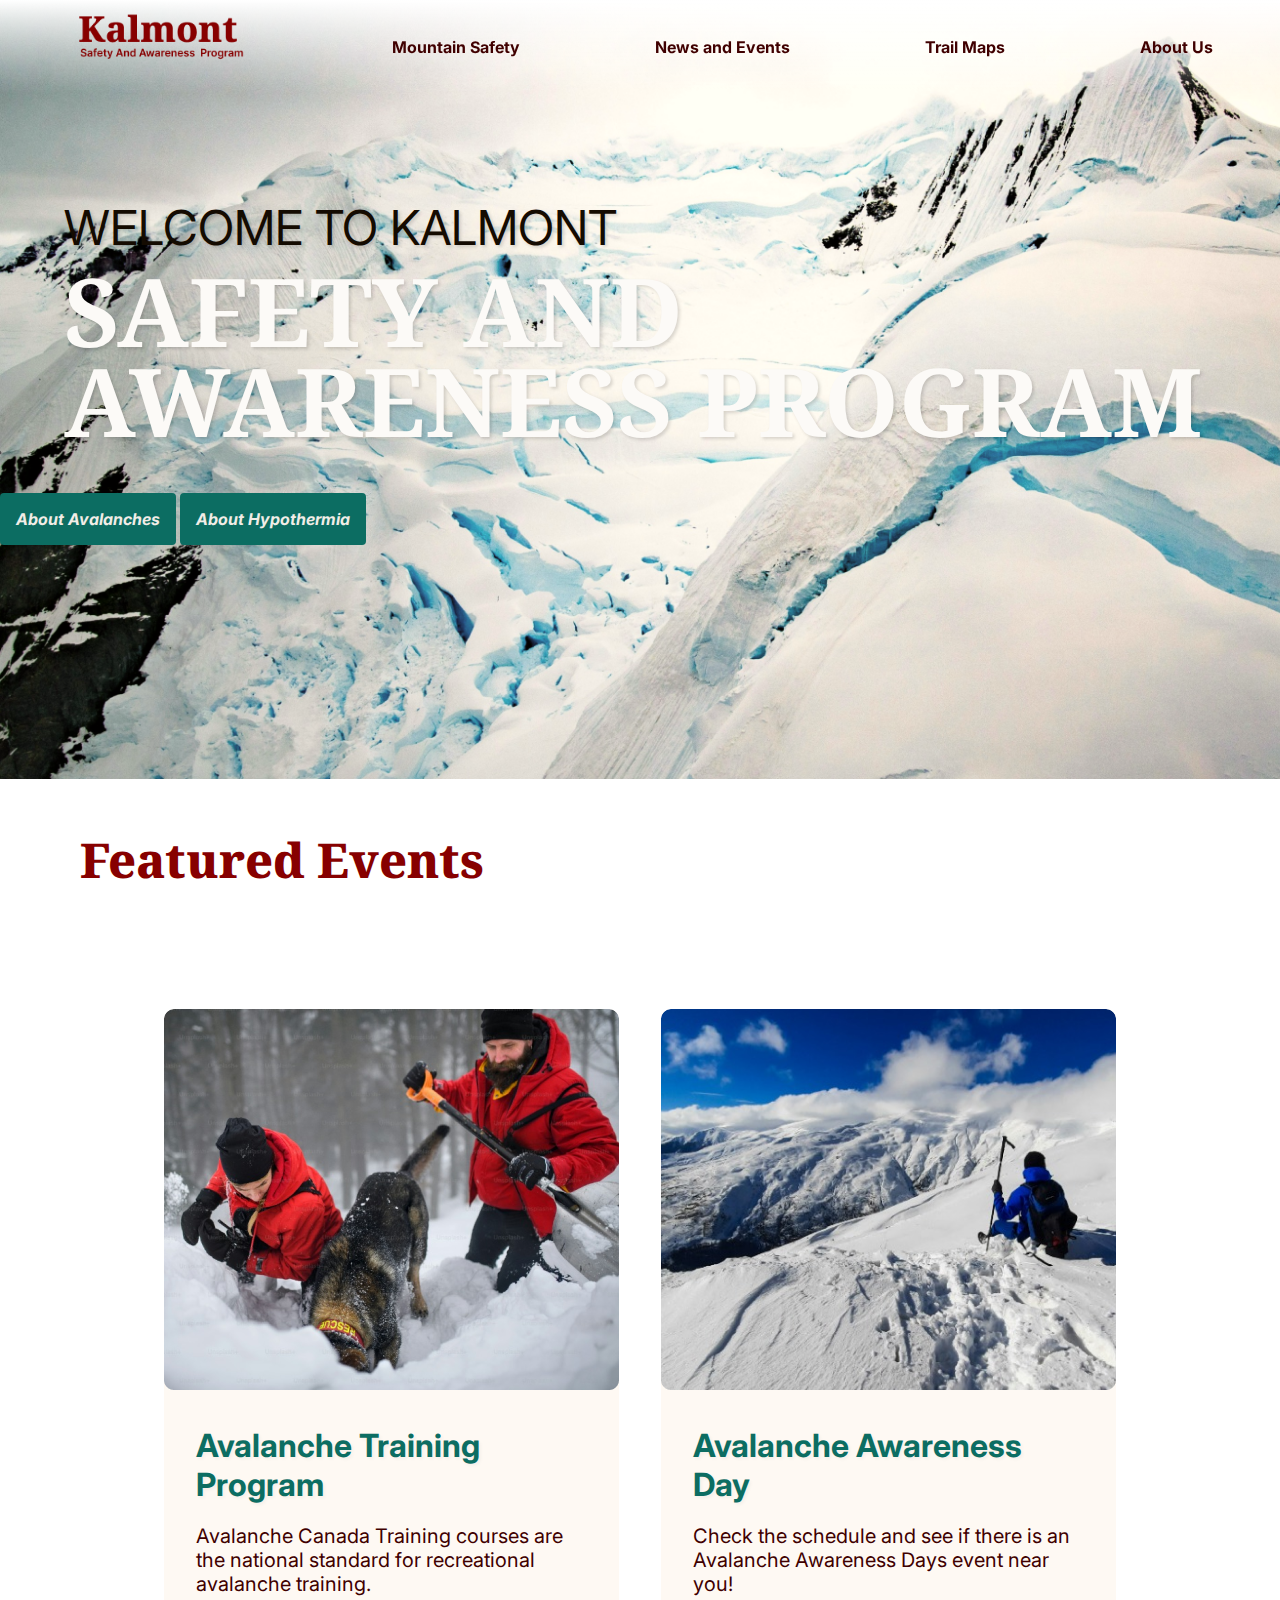
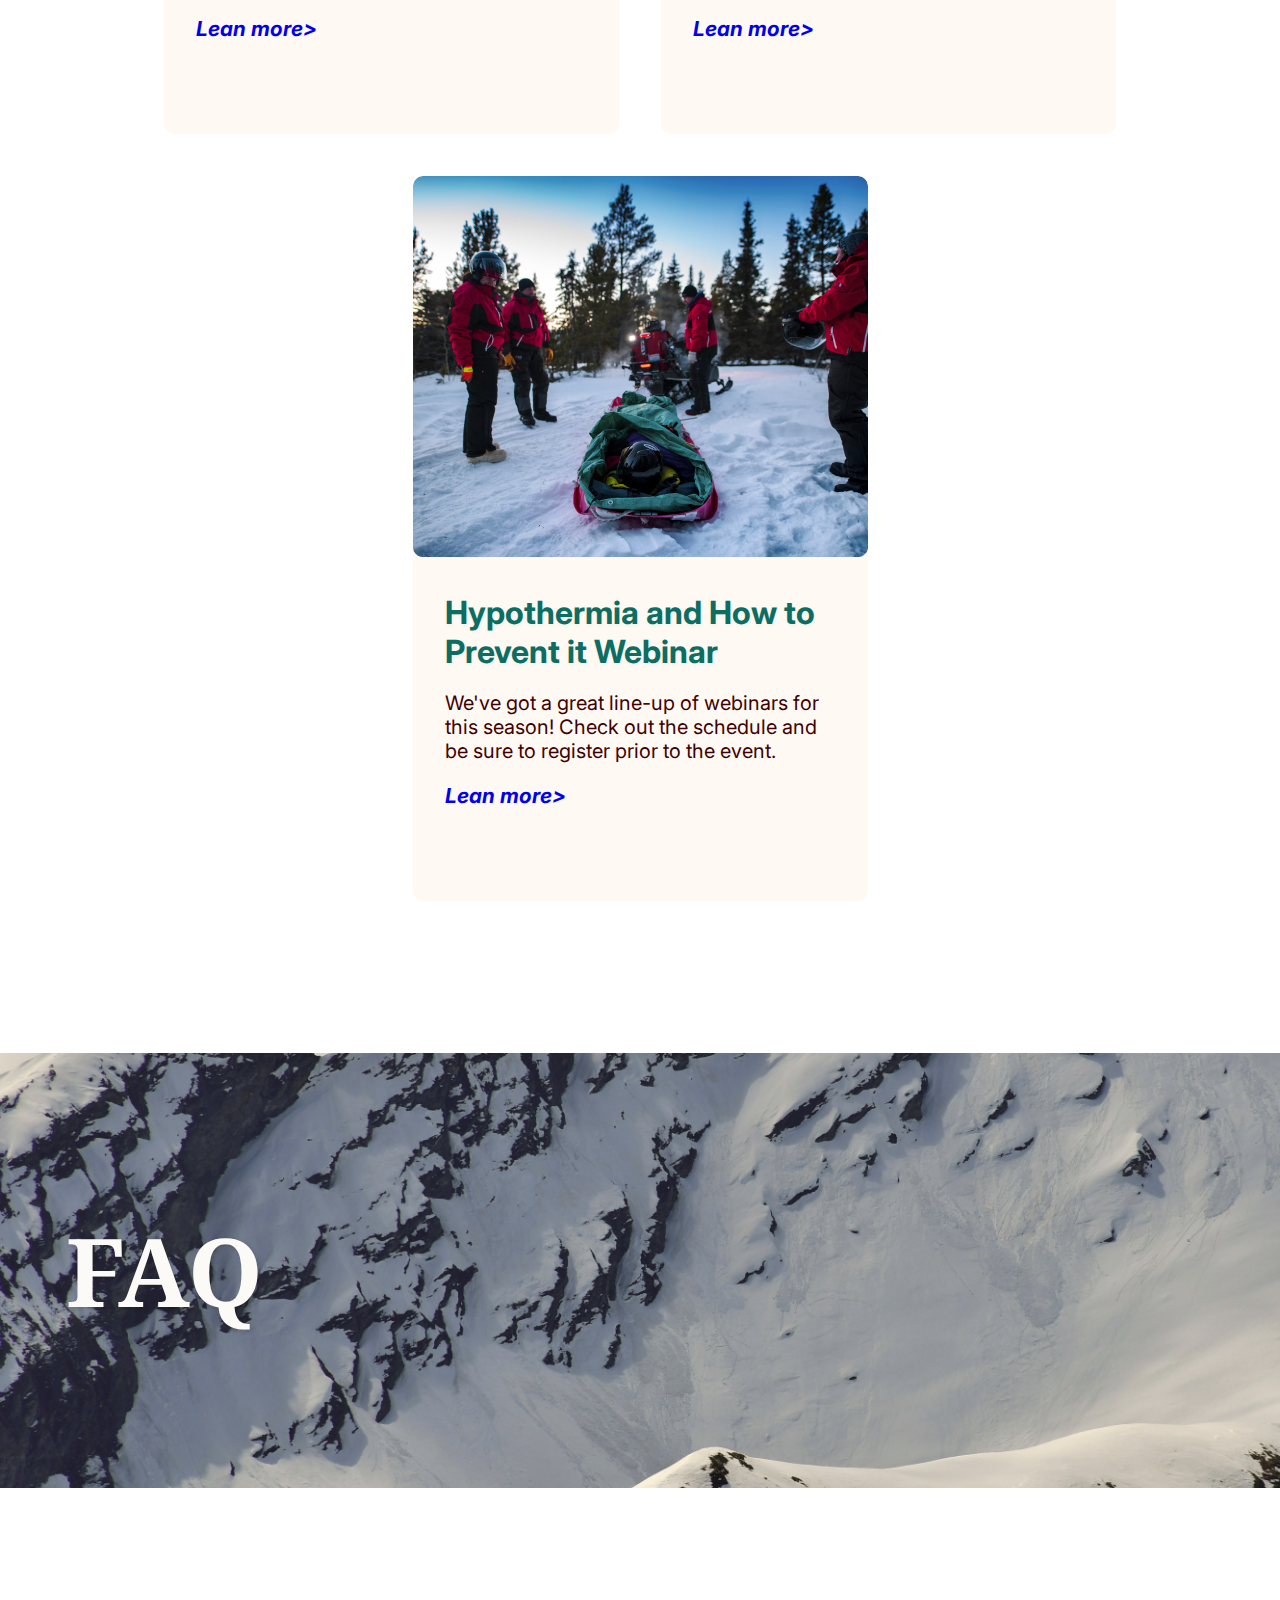
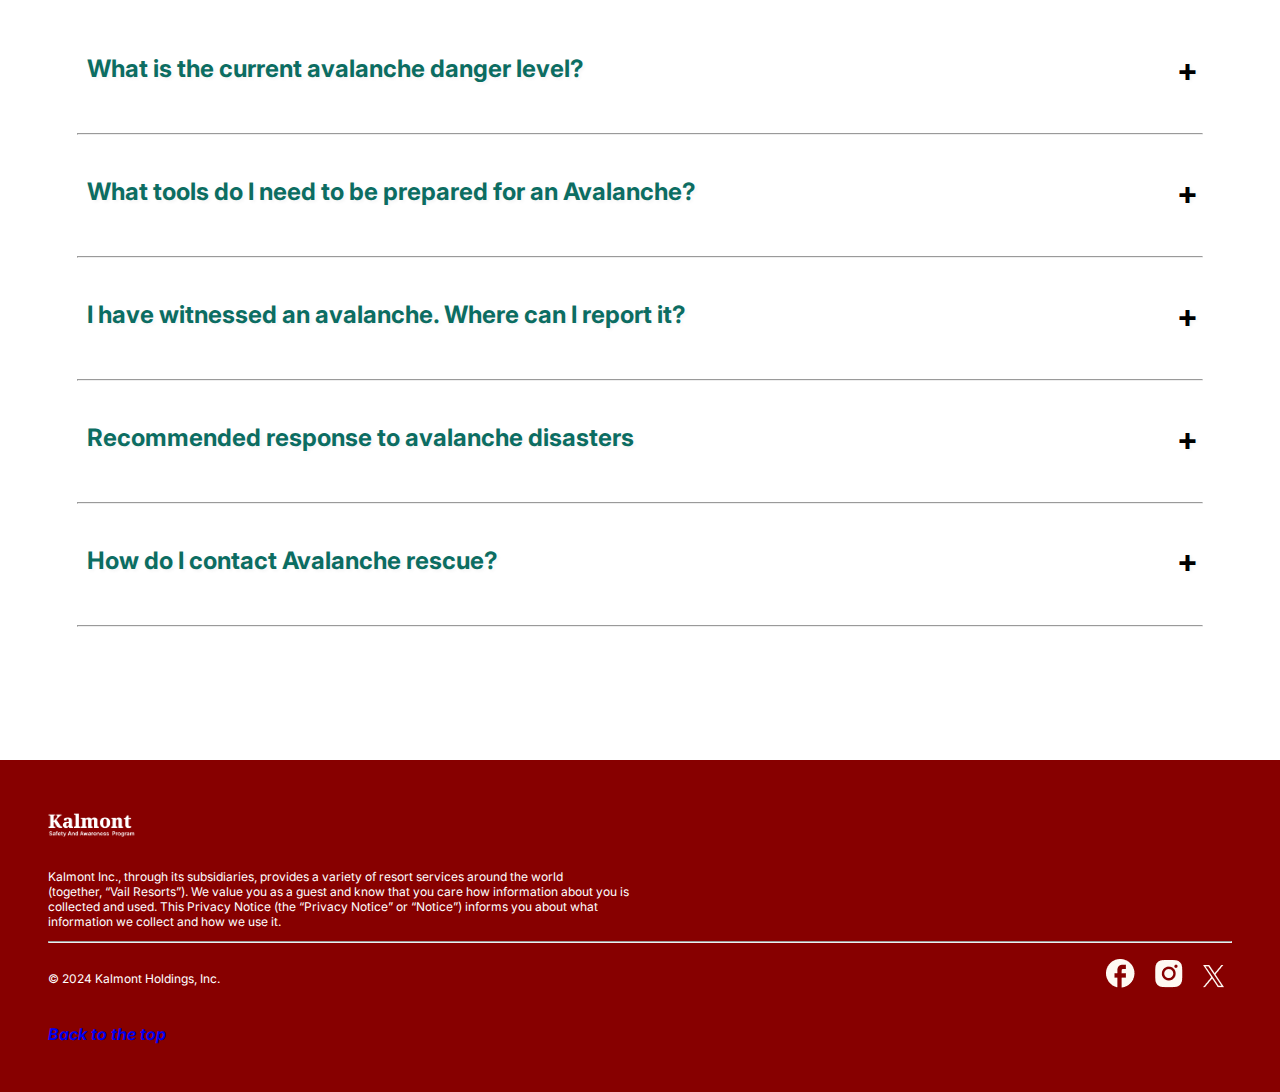
==== commit a518bfbe: "Update index.html" ====
--- a/index.html
+++ b/index.html
@@ -43,12 +43,8 @@
 		<h1>SAFETY AND AWARENESS PROGRAM</h1>
 		
 		<div class="Bttn">
-			
-			<button class="button" type="button" onclick= location.href="https://en.wikipedia.org/wiki/Avalanche">About Avalanches</button>
-			<button class="button" type="button" onclick= location.href="https://en.wikipedia.org/wiki/Hypothermia">About Hypothermia</button>
-			
-			<!--source: https://www.youtube.com/watch?v=5kb_gvZJeoU&ab_channel=dcode -->
-			
+			<a class=button-maps href="https://en.wikipedia.org/wiki/Avalanche">About Avalanches</a> <!-- source:https://www.w3schools.com/bootstrap/bootstrap_buttons.asp -->
+			<a class=button-maps href="https://en.wikipedia.org/wiki/Hypothermia">About Hypothermia</a> <!-- source:https://www.w3schools.com/bootstrap/bootstrap_buttons.asp -->
 		</div>
 	</div>
 	
--- a/css/style.css
+++ b/css/style.css
@@ -4,7 +4,7 @@
 	https://developer.mozilla.org/en-US/docs/Web/API/ResizeObserverEntry/borderBoxSize */
 }
 
-/* ---- PARAGRAPH AND TITLES STYLES ---- */ 
+/* ------------ PARAGRAPH AND TITLES STYLES ------------ */ 
 body {
 	margin: 0;
 	background-color:#fff;
@@ -106,6 +106,7 @@
 	margin-left: 4rem;
 	margin-top: 40;
 }
+/* ^the tutorial said use float, so float it is. */
 
 .navbar {
 	display: flex;
@@ -116,8 +117,6 @@
 	margin: 0 auto;
 	z-index: 100;
 }
-
-
 
 .navbar li{
 	padding-top: 0.75rem;
@@ -146,11 +145,11 @@
 	color: #0c6d62;
 }
 
-
-
-/* ---------BUTTONS --------- */ 
-
-.Bttn {
+/* source: https://www.youtube.com/watch?v=FEmysQARWFU&t=1017s&ab_channel=KevinPowell */
+
+/* -------------------- BUTTONS -------------------- */ 
+
+.bttn {
 	padding-left: 4.125rem;
 }
 
@@ -191,7 +190,7 @@
 }
 
 
-/* --------- Featured Events, Cards on Hero --------- */ 
+/* -------------------- Featured Events, Cards on Hero -------------------- */ 
 
 .card-container{
 	display: flex;
@@ -231,7 +230,7 @@
 	margin: 3rem;
 }
 
-/* --------- Q&A --------- */ 
+/* -------------------- Q&A -------------------- */ 
 
 
 .Q {
@@ -255,7 +254,7 @@
 }
 
 
-/* ------- ABOUT US --------- */ 
+/* ----------------------------- ABOUT US -------------------- */ 
 
 .About-Hero {
 	background-color: #fff;
@@ -285,7 +284,7 @@
 	line-height: 140%;
 }
 
-/* ------------  NEWS AND EVENTS ------------  */  
+/* -----------------------  NEWS AND EVENTS -----------------------  */  
 
 .news-hero {
 	display: flex;
@@ -295,8 +294,8 @@
 	background-size: cover;
 	background-position: bottom left;
 	align-items: flex-end;
-	background-image: url(../img/news-and-events.jpg);
-} /* ---- Learned with James ---- */
+	background-image: url(../img/news-and-events.jpg); /* ---- Learned with James ---- */
+} 
 
 .upcoming-events{
 	display: flex;
@@ -346,15 +345,24 @@
 .news{ 
 	display: flex;
 	flex-direction: column;
-	background-image: url(../img/news-background.jpg); 
+	background-image: url(../img/news-background.jpg); /* ---- Learned with James ---- */
 	background-repeat: no-repeat;
 	background-size: cover;
 	padding: 2rem;
 }
 
-/* .news-title{
+.news-title{
+	color: #F2EDE7;
+	margin-left: 3rem;
+	margin-bottom: 0;
 	
-} */
+} 
+
+.news-subtitle{
+	color: white;
+	margin-left: 3rem;
+	margin-top: 0;
+}
 
 .news-card-container{
 	display: flex;
@@ -375,7 +383,7 @@
 	max-width:25rem;
 }
 
-/* ---------- MOUNTAIN SAFETY --------- */ 
+/* ---------------- MOUNTAIN SAFETY --------------- */ 
 
 .mountain-safety-hero {
 	display: flex;
@@ -385,8 +393,8 @@
 	background-size: cover;
 	background-position: bottom left;
 	align-items: flex-end;
-	background-image: url(../img/mountain-safety-banner.jpg);
-} /* ---- Learned with James ---- */
+	background-image: url(../img/mountain-safety-banner.jpg); /* ---- Learned with James ---- */
+} 
 
 .mountain-hero-text {
 	color: white;
@@ -408,7 +416,7 @@
 	color: #0c6d62;
 	padding: 1rem;
 	width: 45%;
-} 
+}  /* ---- Learned with James ---- */
 
 .avalanche-safety {
 	background-color: #f2ede7;
@@ -436,7 +444,7 @@
 	padding: 2rem;
 	margin-left: -15rem;
 	min-height: 23rem;
-}
+} /* ---- Learned with James ---- */
 
 .avalanche-content {
 	color: #0c6d62;
@@ -485,8 +493,12 @@
 	min-height: 40vh;
 }
 
-
-/* ----- TRAIL MAPS ----- */  
+.hypothermia-title{
+	color: white;
+}
+
+
+/* ------------------- TRAIL MAPS ------------------- */  
 
 .maps-hero {
 	display: flex;
@@ -496,8 +508,8 @@
 	background-size: cover;
 	background-position: bottom left;
 	align-items: flex-end;
-	background-image: url(../img/trailmap-banner.jpg);
-} /* ---- Learned with James ---- */
+	background-image: url(../img/trailmap-banner.jpg);/* ---- Learned with James ---- */
+}
 
 .trail-map{
 	display: flex;
@@ -521,7 +533,7 @@
 }
 
 
-/* ---------- FOOTER ---------- */ 
+/* ---------------------- FOOTER ---------------------- */ 
 
 footer {
 	background-color: #870000;
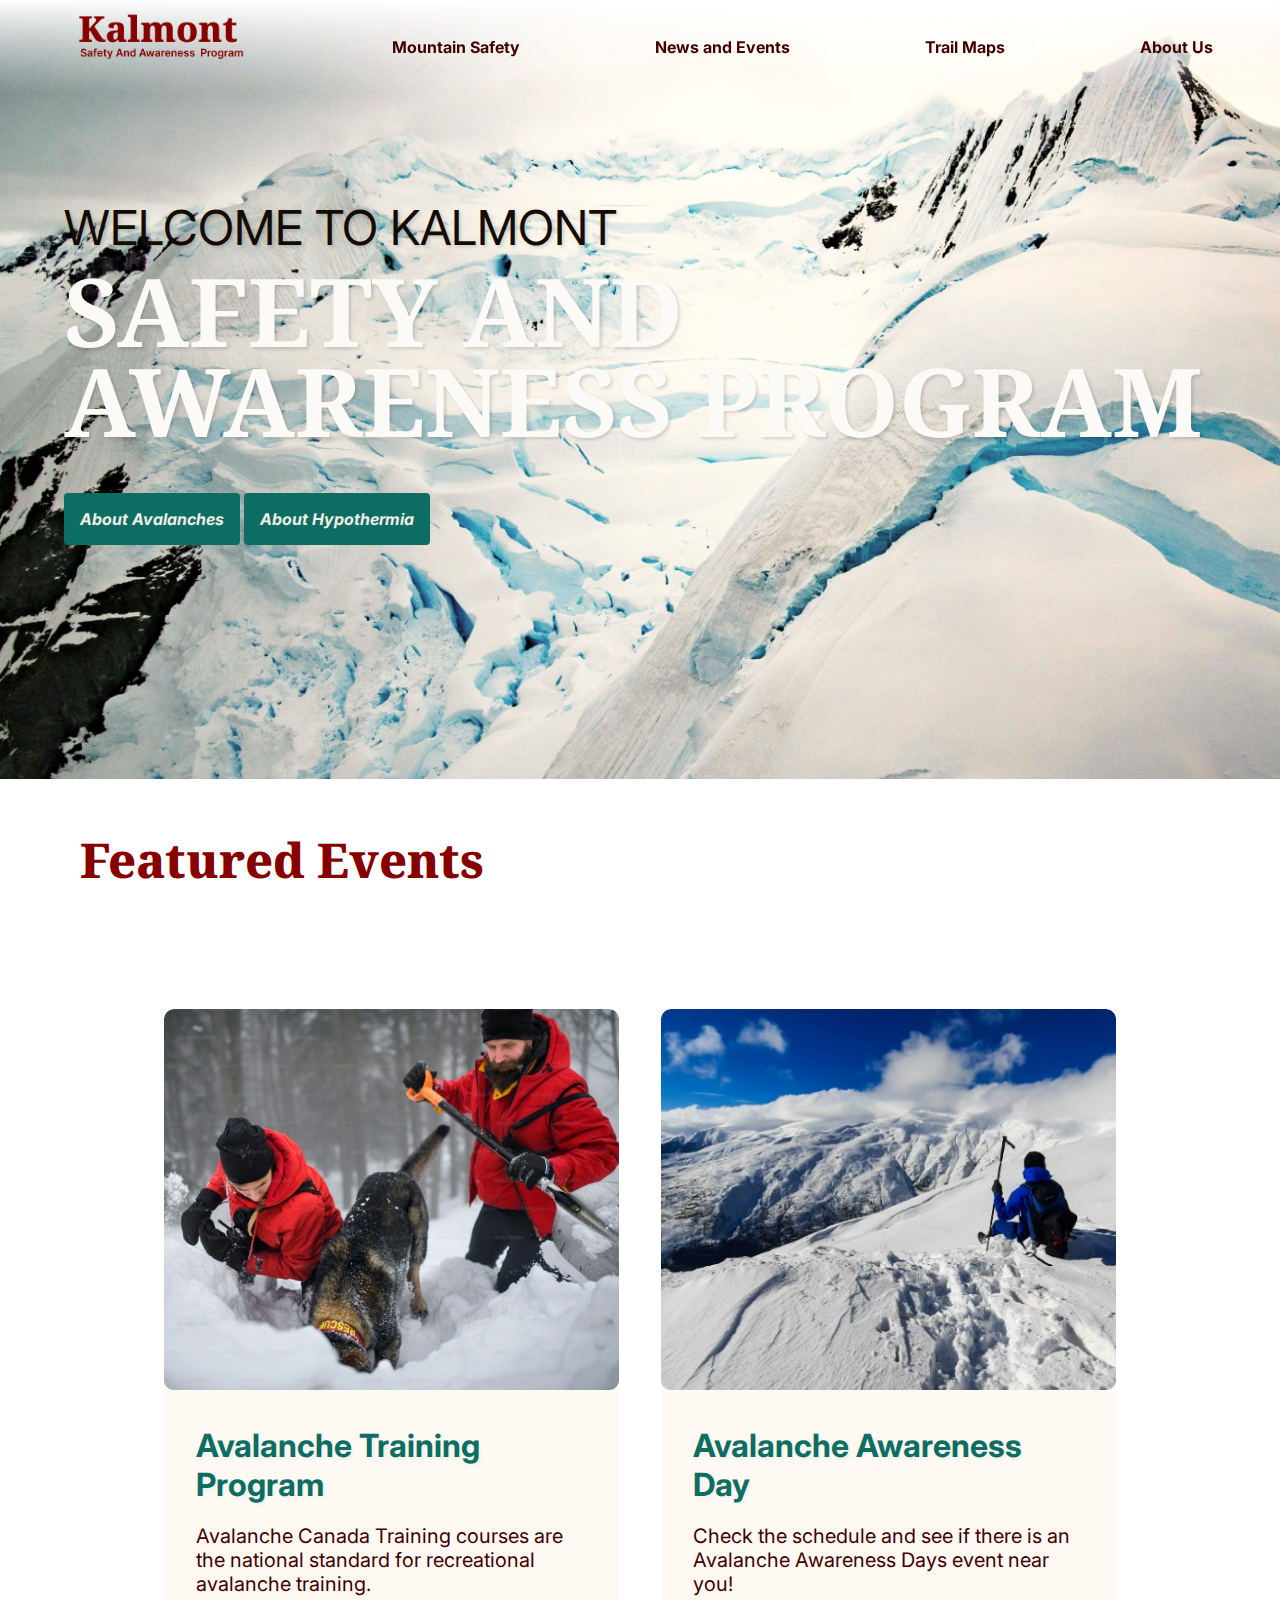
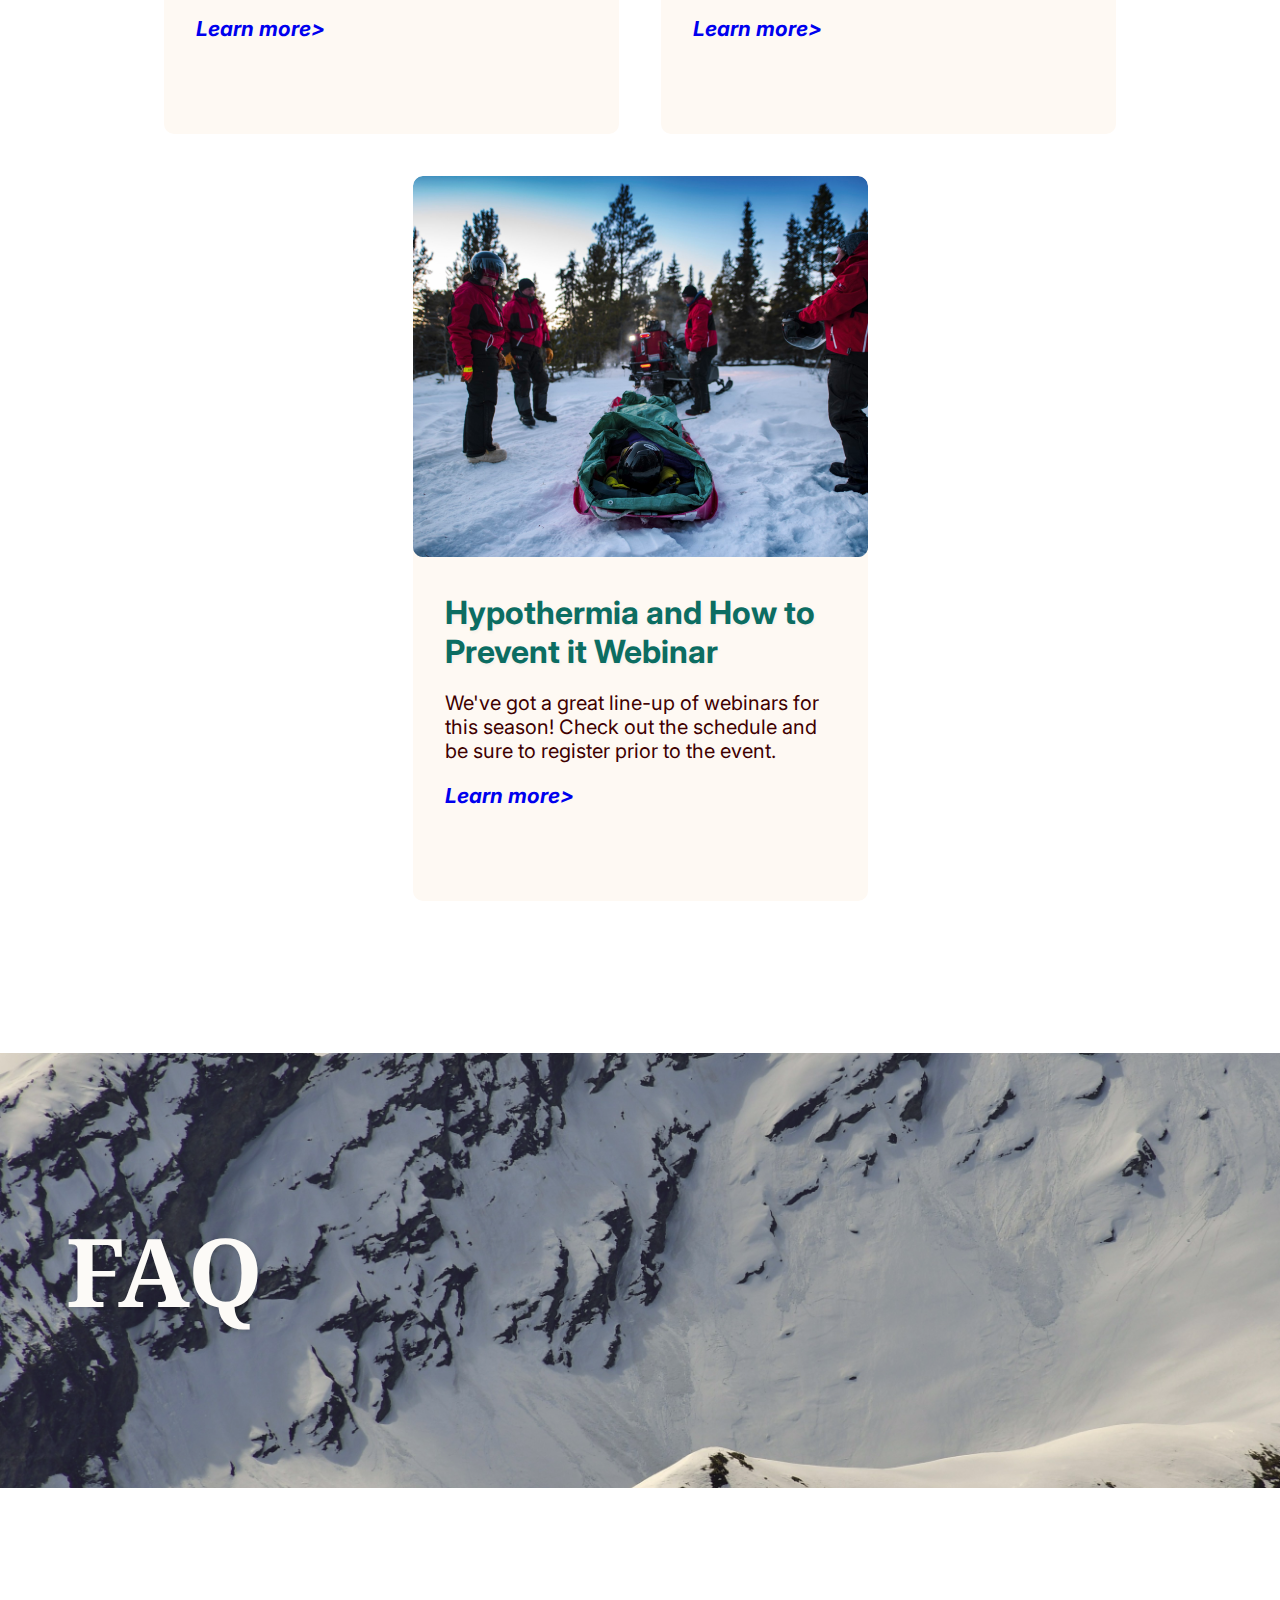
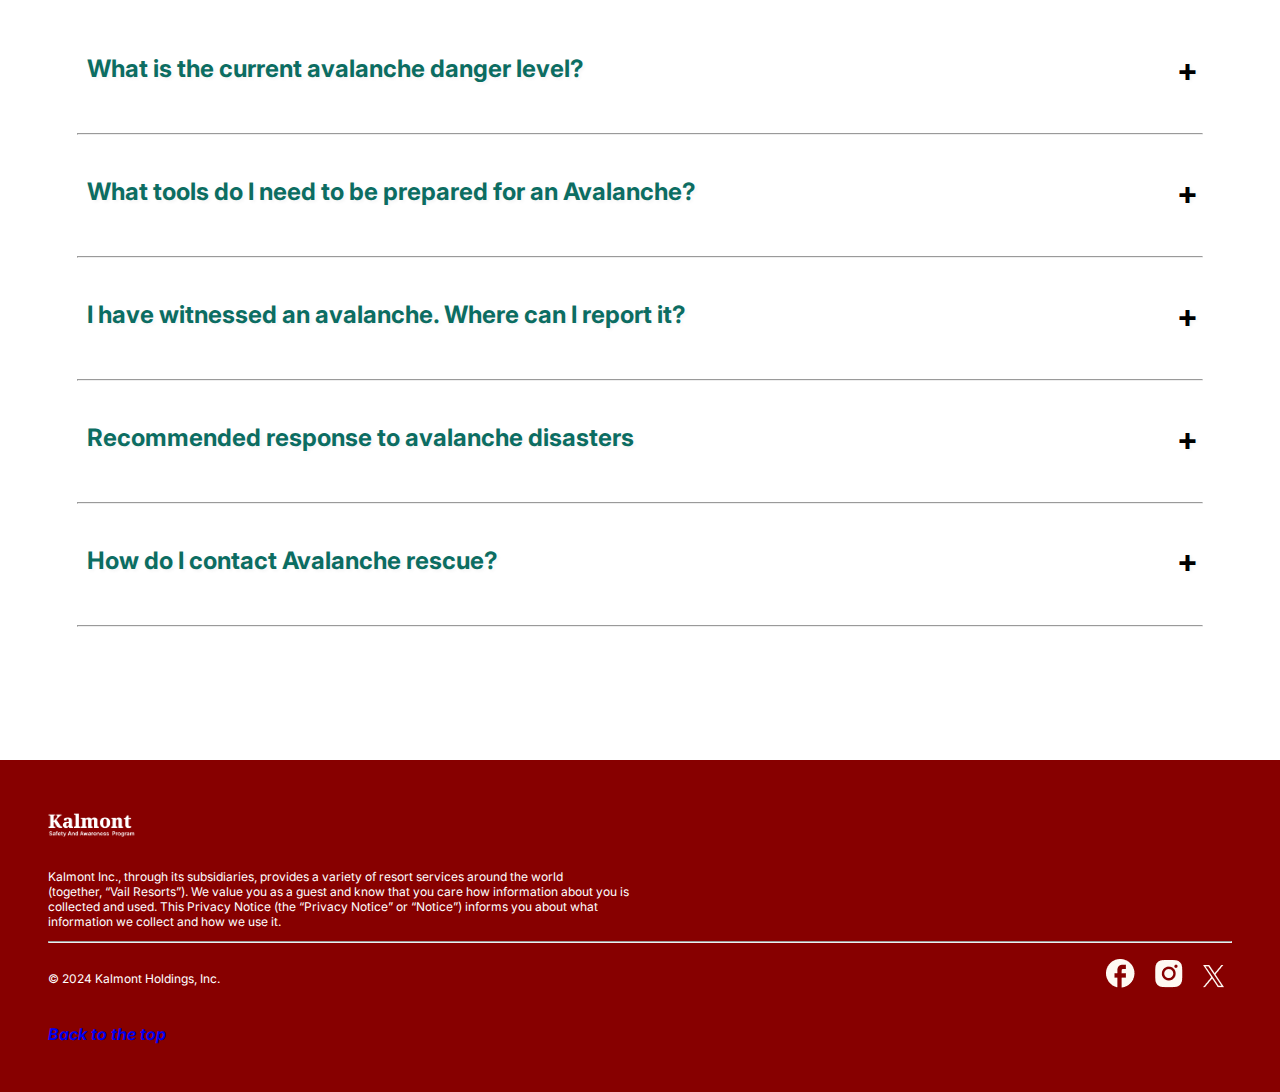
==== commit 0a297826: "Update index.html" ====
--- a/index.html
+++ b/index.html
@@ -42,7 +42,8 @@
 		<h3 class="About-3">WELCOME TO KALMONT</h3>
 		<h1>SAFETY AND AWARENESS PROGRAM</h1>
 		
-		<div class="Bttn">
+
+		<div class="button-home">
 			<a class=button-maps href="https://en.wikipedia.org/wiki/Avalanche">About Avalanches</a> <!-- source:https://www.w3schools.com/bootstrap/bootstrap_buttons.asp -->
 			<a class=button-maps href="https://en.wikipedia.org/wiki/Hypothermia">About Hypothermia</a> <!-- source:https://www.w3schools.com/bootstrap/bootstrap_buttons.asp -->
 		</div>
@@ -61,18 +62,18 @@
 				<div class="card-content">
 					<h4 class="content">Avalanche Training Program</h4>
 					<p>Avalanche Canada Training courses are the national standard for recreational avalanche training.</p>
-					<a href="https://en.wikipedia.org/wiki/Avalanche" class="btn">Lean more></a>
+					<a href="https://en.wikipedia.org/wiki/Avalanche" class="btn">Learn more></a>
 				</div>
 				
 			</div>
 			
 			<div class="card">
 				
-				<img src="img/Rectangle-5.png" alt="A skier on sittin at the top of a mountain looking out across the mountain range">
+				<img src="img/Rectangle-5.png" alt="a skier sitting at the top of a mountain looking out across the mountain range">
 				<div class="card-content">
 					<h4 class="content">Avalanche Awareness Day</h4>
 					<p>Check the schedule and see if there is an Avalanche Awareness Days event near you!</p>
-					<a href="https://en.wikipedia.org/wiki/Avalanche" class="btn">Lean more></a>
+					<a href="https://en.wikipedia.org/wiki/Avalanche" class="btn">Learn more></a>
 				</div>
 				
 			</div>
@@ -83,13 +84,13 @@
 				<div class="card-content">
 					<h4 class="content">Hypothermia and How to Prevent it Webinar</h4>
 					<p>We've got a great line-up of webinars for this season! Check out the schedule and be sure to register prior to the event.</p>
-					<a href="https://en.wikipedia.org/wiki/Hypothermia" class="btn">Lean more></a>
+					<a href="https://en.wikipedia.org/wiki/Hypothermia" class="btn">Learn more></a>
 				</div>
 				
 			</div>	
 			
 		</div>	
-		<!-- source: https://www.youtube.com/watch?v=qXRYMdvq_Dc&t=361s&ab_channel=CemEygiMedia -->
+									<!-- source: https://www.youtube.com/watch?v=qXRYMdvq_Dc&t=361s&ab_channel=CemEygiMedia -->
 	</section>  
 	
 	<section class="Q&A">
--- a/css/style.css
+++ b/css/style.css
@@ -162,12 +162,20 @@
 	font-size: 1rem;
 }
 
+.button-news:hover{
+	background-color: #0BAA98;
+}
+
 .button-maps{
 	background-color: #0C6D62;
 	border-radius: 0.25rem;
 	padding: 1rem;
 	color: #f2ede7;
 	font-size: 1rem;
+}
+
+.button-maps:hover{
+	background-color: #0BAA98;
 }
 
 .button {
@@ -185,10 +193,9 @@
 	margin-right: 1.8rem;
 }
 
-.button:hover {
-	background-color: #0BAA98;
-}
-
+.button-home{
+	margin-left: 4rem;
+}
 
 /* -------------------- Featured Events, Cards on Hero -------------------- */ 
 
